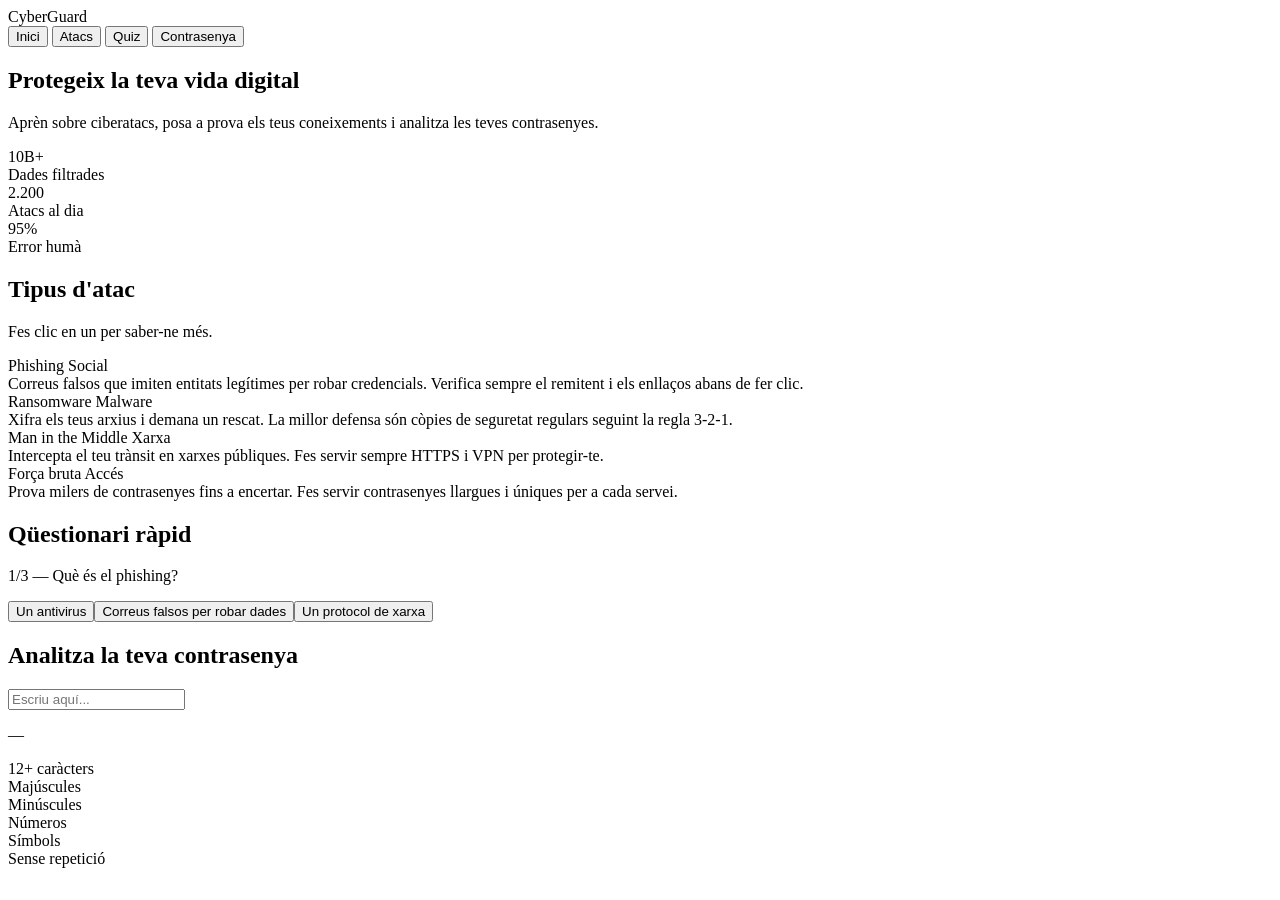
==== index.html @ 454eae1d "Add files via upload" ====
<!DOCTYPE html>
<html lang="ca">
<head>
  <meta charset="UTF-8"/>
  <meta name="viewport" content="width=device-width, initial-scale=1.0"/>
  <title>CyberGuard</title>
  <link rel="stylesheet" href="style.css"/>
</head>
<body>

<div class="wrap">
  <div class="topbar">
    <span class="logo">Cyber<span>Guard</span></span>
    <nav class="nav">
      <button class="nb on" onclick="go('inicio', this)">Inici</button>
      <button class="nb" onclick="go('ataques', this)">Atacs</button>
      <button class="nb" onclick="go('quiz', this)">Quiz</button>
      <button class="nb" onclick="go('pass', this)">Contrasenya</button>
    </nav>
  </div>

  <!-- INICIO -->
  <div id="inicio" class="pg on">
    <h2>Protegeix la teva vida digital</h2>
    <p>Aprèn sobre ciberatacs, posa a prova els teus coneixements i analitza les teves contrasenyes.</p>
    <div class="stats">
      <div class="card stat">
        <div class="stat-num">10B+</div>
        <div class="stat-lbl">Dades filtrades</div>
      </div>
      <div class="card stat">
        <div class="stat-num">2.200</div>
        <div class="stat-lbl">Atacs al dia</div>
      </div>
      <div class="card stat">
        <div class="stat-num">95%</div>
        <div class="stat-lbl">Error humà</div>
      </div>
    </div>
  </div>

  <!-- ATAQUES -->
  <div id="ataques" class="pg">
    <h2>Tipus d'atac</h2>
    <p>Fes clic en un per saber-ne més.</p>
    <div id="atk-list" class="atk-list"></div>
  </div>

  <!-- QUIZ -->
  <div id="quiz" class="pg">
    <h2>Qüestionari ràpid</h2>
    <div id="qbox"></div>
  </div>

  <!-- CONTRASEÑA -->
  <div id="pass" class="pg">
    <h2>Analitza la teva contrasenya</h2>
    <input type="password" id="pw-input" placeholder="Escriu aquí..." autocomplete="off" oninput="testPw(this.value)"/>
    <div class="pw-bar"><div id="pbar"></div></div>
    <p id="plbl" class="pw-label">—</p>
    <div id="pcrit" class="criteria"></div>
  </div>
</div>

<script src="app.js"></script>
</body>
</html>
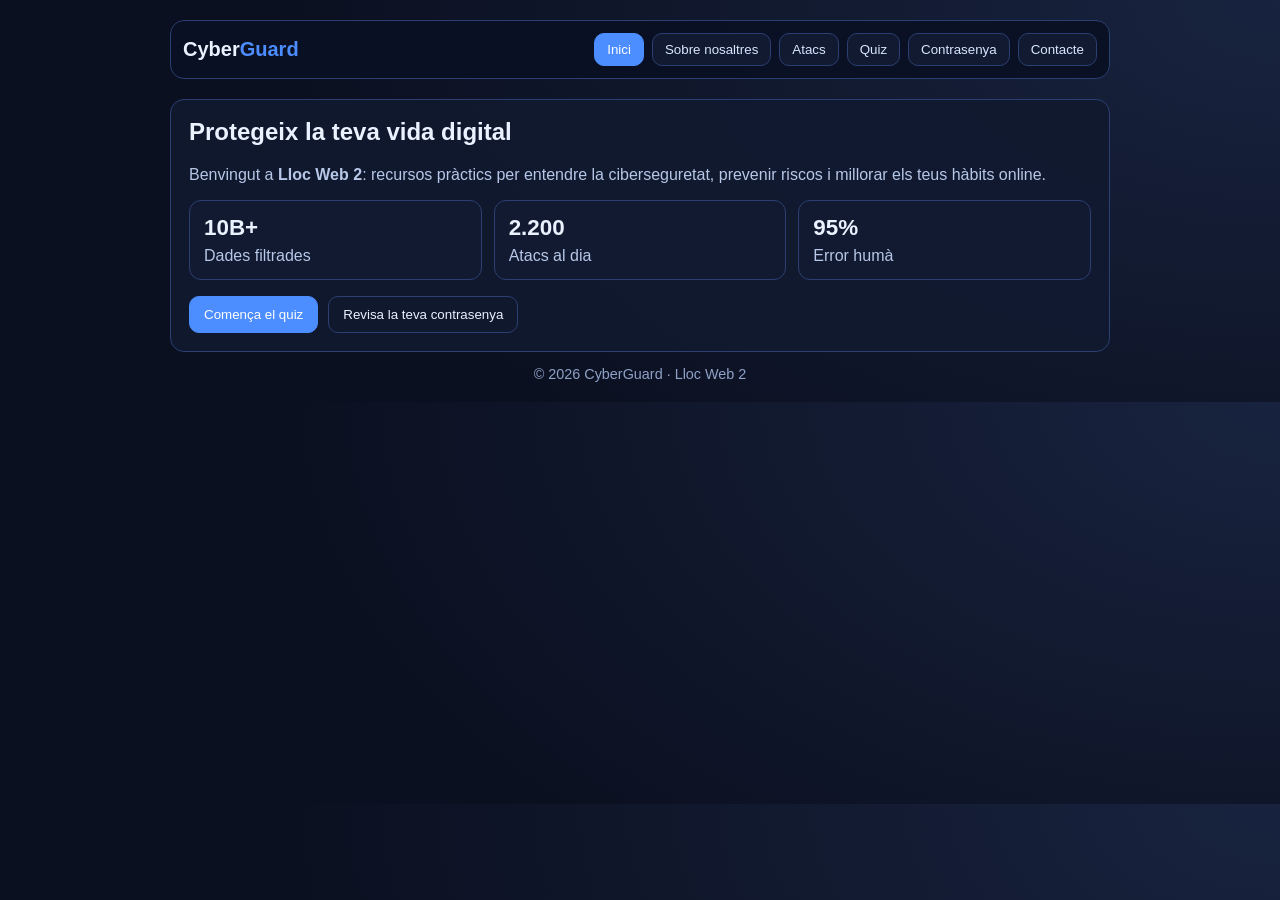
==== commit 6b3c2b02: "Implement de styles millorat, html i apps Implement d'un nou styles amb varies funcions mes. Tot afe" ====
--- a/index.html
+++ b/index.html
@@ -1,67 +1,106 @@
 <!DOCTYPE html>
 <html lang="ca">
 <head>
-  <meta charset="UTF-8"/>
-  <meta name="viewport" content="width=device-width, initial-scale=1.0"/>
-  <title>CyberGuard</title>
-  <link rel="stylesheet" href="style.css"/>
+  <meta charset="UTF-8" />
+  <meta name="viewport" content="width=device-width, initial-scale=1.0" />
+  <title>CyberGuard · Lloc Web 2</title>
+  <link rel="stylesheet" href="style.css" />
 </head>
 <body>
+  <div class="wrap">
+    <header class="topbar">
+      <span class="logo">Cyber<span>Guard</span></span>
+      <nav class="nav">
+        <button class="nb on" onclick="go('inicio', this)">Inici</button>
+        <button class="nb" onclick="go('about', this)">Sobre nosaltres</button>
+        <button class="nb" onclick="go('ataques', this)">Atacs</button>
+        <button class="nb" onclick="go('quiz', this)">Quiz</button>
+        <button class="nb" onclick="go('pass', this)">Contrasenya</button>
+        <button class="nb" onclick="go('contacte', this)">Contacte</button>
+      </nav>
+    </header>
 
-<div class="wrap">
-  <div class="topbar">
-    <span class="logo">Cyber<span>Guard</span></span>
-    <nav class="nav">
-      <button class="nb on" onclick="go('inicio', this)">Inici</button>
-      <button class="nb" onclick="go('ataques', this)">Atacs</button>
-      <button class="nb" onclick="go('quiz', this)">Quiz</button>
-      <button class="nb" onclick="go('pass', this)">Contrasenya</button>
-    </nav>
+    <section id="inicio" class="pg on">
+      <h1>Protegeix la teva vida digital</h1>
+      <p class="lead">
+        Benvingut a <strong>Lloc Web 2</strong>: recursos pràctics per entendre la ciberseguretat,
+        prevenir riscos i millorar els teus hàbits online.
+      </p>
+
+      <div class="stats">
+        <div class="card stat">
+          <div class="stat-num">10B+</div>
+          <div class="stat-lbl">Dades filtrades</div>
+        </div>
+        <div class="card stat">
+          <div class="stat-num">2.200</div>
+          <div class="stat-lbl">Atacs al dia</div>
+        </div>
+        <div class="card stat">
+          <div class="stat-num">95%</div>
+          <div class="stat-lbl">Error humà</div>
+        </div>
+      </div>
+
+      <div class="cta-row">
+        <button class="primary" onclick="jumpTo('quiz')">Comença el quiz</button>
+        <button class="ghost" onclick="jumpTo('pass')">Revisa la teva contrasenya</button>
+      </div>
+    </section>
+
+    <section id="about" class="pg">
+      <h2>Sobre nosaltres</h2>
+      <p>
+        Aquest projecte està pensat per ajudar estudiants i usuaris a entendre de forma clara
+        els principals riscos de seguretat digital. L’objectiu és oferir una web senzilla, útil
+        i amb exemples pràctics.
+      </p>
+      <ul class="list">
+        <li>Conceptes clau de ciberseguretat.</li>
+        <li>Tipus d’atacs més habituals.</li>
+        <li>Bones pràctiques per protegir comptes i dispositius.</li>
+      </ul>
+    </section>
+
+    <section id="ataques" class="pg">
+      <h2>Tipus d'atac</h2>
+      <p>Fes clic en una targeta per desplegar informació.</p>
+      <div id="atk-list" class="atk-list"></div>
+    </section>
+
+    <section id="quiz" class="pg">
+      <h2>Qüestionari ràpid</h2>
+      <div id="qbox"></div>
+    </section>
+
+    <section id="pass" class="pg">
+      <h2>Analitza la teva contrasenya</h2>
+      <input
+        type="password"
+        id="pw-input"
+        placeholder="Escriu aquí..."
+        autocomplete="off"
+        oninput="testPw(this.value)"
+      />
+      <div class="pw-bar"><div id="pbar"></div></div>
+      <p id="plbl" class="pw-label">—</p>
+      <div id="pcrit" class="criteria"></div>
+    </section>
+
+    <section id="contacte" class="pg">
+      <h2>Contacte i subscripció</h2>
+      <p>Vols rebre novetats sobre ciberseguretat? Subscriu-te.</p>
+      <form id="sub-form" class="sub-form" onsubmit="subscribe(event)">
+        <label for="mail">Correu electrònic</label>
+        <input id="mail" type="email" placeholder="nom@exemple.com" required />
+        <button class="primary" type="submit">Subscriu-me</button>
+      </form>
+      <p id="sub-msg" class="sub-msg"></p>
+    </section>
+
+    <footer class="foot">© 2026 CyberGuard · Lloc Web 2</footer>
   </div>
 
-  <!-- INICIO -->
-  <div id="inicio" class="pg on">
-    <h2>Protegeix la teva vida digital</h2>
-    <p>Aprèn sobre ciberatacs, posa a prova els teus coneixements i analitza les teves contrasenyes.</p>
-    <div class="stats">
-      <div class="card stat">
-        <div class="stat-num">10B+</div>
-        <div class="stat-lbl">Dades filtrades</div>
-      </div>
-      <div class="card stat">
-        <div class="stat-num">2.200</div>
-        <div class="stat-lbl">Atacs al dia</div>
-      </div>
-      <div class="card stat">
-        <div class="stat-num">95%</div>
-        <div class="stat-lbl">Error humà</div>
-      </div>
-    </div>
-  </div>
-
-  <!-- ATAQUES -->
-  <div id="ataques" class="pg">
-    <h2>Tipus d'atac</h2>
-    <p>Fes clic en un per saber-ne més.</p>
-    <div id="atk-list" class="atk-list"></div>
-  </div>
-
-  <!-- QUIZ -->
-  <div id="quiz" class="pg">
-    <h2>Qüestionari ràpid</h2>
-    <div id="qbox"></div>
-  </div>
-
-  <!-- CONTRASEÑA -->
-  <div id="pass" class="pg">
-    <h2>Analitza la teva contrasenya</h2>
-    <input type="password" id="pw-input" placeholder="Escriu aquí..." autocomplete="off" oninput="testPw(this.value)"/>
-    <div class="pw-bar"><div id="pbar"></div></div>
-    <p id="plbl" class="pw-label">—</p>
-    <div id="pcrit" class="criteria"></div>
-  </div>
-</div>
-
-<script src="app.js"></script>
+  <script src="app.js"></script>
 </body>
 </html>
--- a/style.css
+++ b/style.css
@@ -0,0 +1,320 @@
+* {
+  box-sizing: border-box;
+}
+
+:root {
+  --bg: #0b1020;
+  --surface: #121a31;
+  --surface-2: #1a2644;
+  --line: #2b3f72;
+  --text: #eaf1ff;
+  --muted: #b7c7e7;
+  --brand: #4c8dff;
+  --ok: #4caf50;
+  --warn: #ff9800;
+  --bad: #f44336;
+}
+
+body {
+  margin: 0;
+  font-family: Arial, sans-serif;
+  background: radial-gradient(1000px 600px at top right, #18233f, var(--bg));
+  color: var(--text);
+}
+
+.wrap {
+  max-width: 980px;
+  margin: 0 auto;
+  padding: 20px;
+}
+
+.topbar {
+  position: sticky;
+  top: 12px;
+  z-index: 10;
+  margin-bottom: 20px;
+  padding: 12px;
+  border: 1px solid var(--line);
+  border-radius: 14px;
+  background: rgba(10, 17, 36, 0.92);
+  backdrop-filter: blur(8px);
+  display: flex;
+  gap: 12px;
+  align-items: center;
+  justify-content: space-between;
+}
+
+.logo {
+  font-size: 1.25rem;
+  font-weight: 700;
+}
+
+.logo span {
+  color: var(--brand);
+}
+
+.nav {
+  display: flex;
+  flex-wrap: wrap;
+  gap: 8px;
+}
+
+.nb {
+  border: 1px solid var(--line);
+  background: var(--surface);
+  color: #d7e6ff;
+  padding: 8px 12px;
+  border-radius: 10px;
+  cursor: pointer;
+}
+
+.nb:hover {
+  border-color: #4f69a7;
+}
+
+.nb.on {
+  background: var(--brand);
+  border-color: var(--brand);
+  color: #fff;
+}
+
+.pg {
+  display: none;
+  border: 1px solid var(--line);
+  border-radius: 14px;
+  background: rgba(17, 25, 47, 0.92);
+  padding: 18px;
+}
+
+.pg.on {
+  display: block;
+}
+
+h1,
+h2 {
+  margin-top: 0;
+}
+
+.lead {
+  color: var(--muted);
+}
+
+.stats {
+  margin-top: 14px;
+  display: grid;
+  grid-template-columns: repeat(3, minmax(0, 1fr));
+  gap: 12px;
+}
+
+.card {
+  background: var(--surface);
+  border: 1px solid var(--line);
+  border-radius: 12px;
+  padding: 14px;
+}
+
+.stat-num {
+  font-size: 1.4rem;
+  font-weight: 700;
+}
+
+.stat-lbl {
+  color: var(--muted);
+  margin-top: 6px;
+}
+
+.cta-row {
+  margin-top: 16px;
+  display: flex;
+  gap: 10px;
+  flex-wrap: wrap;
+}
+
+button.primary,
+button.ghost {
+  border-radius: 10px;
+  padding: 10px 14px;
+  cursor: pointer;
+}
+
+button.primary {
+  border: 1px solid var(--brand);
+  background: var(--brand);
+  color: #fff;
+}
+
+button.ghost {
+  border: 1px solid var(--line);
+  background: transparent;
+  color: var(--text);
+}
+
+.list li {
+  margin-bottom: 8px;
+}
+
+.atk-list {
+  display: grid;
+  gap: 10px;
+  margin-top: 12px;
+}
+
+.atk-card {
+  border: 1px solid var(--line);
+  background: var(--surface);
+  border-radius: 12px;
+  padding: 12px;
+  cursor: pointer;
+}
+
+.atk-header {
+  display: flex;
+  justify-content: space-between;
+  align-items: center;
+}
+
+.atk-name {
+  font-weight: 700;
+}
+
+.tag {
+  font-size: 0.85rem;
+  border: 1px solid #4f69a7;
+  border-radius: 999px;
+  padding: 3px 8px;
+  color: #c9dbff;
+}
+
+.atk-desc {
+  max-height: 0;
+  overflow: hidden;
+  color: var(--muted);
+  transition: max-height 0.25s ease;
+}
+
+.atk-card.open .atk-desc {
+  max-height: 220px;
+  margin-top: 10px;
+}
+
+#qbox {
+  margin-top: 10px;
+}
+
+.quiz-question {
+  margin-bottom: 12px;
+}
+
+.quiz-opts {
+  display: grid;
+  gap: 8px;
+}
+
+.quiz-opt {
+  text-align: left;
+  background: var(--surface);
+  border: 1px solid var(--line);
+  color: var(--text);
+  padding: 10px;
+  border-radius: 10px;
+  cursor: pointer;
+}
+
+.quiz-opt.correct {
+  border-color: var(--ok);
+  background: #12311a;
+}
+
+.quiz-opt.wrong {
+  border-color: var(--bad);
+  background: #3a1414;
+}
+
+.quiz-score {
+  font-size: 1.2rem;
+  font-weight: 700;
+}
+
+#pw-input,
+#mail {
+  width: 100%;
+  max-width: 420px;
+  background: #0f1630;
+  color: var(--text);
+  border: 1px solid var(--line);
+  border-radius: 10px;
+  padding: 10px 12px;
+}
+
+.pw-bar {
+  margin-top: 10px;
+  width: 100%;
+  max-width: 420px;
+  height: 10px;
+  border-radius: 999px;
+  background: #0d1428;
+  border: 1px solid #21325f;
+  overflow: hidden;
+}
+
+#pbar {
+  height: 100%;
+  width: 0;
+  background: var(--bad);
+  transition: width 0.2s ease;
+}
+
+.pw-label {
+  color: var(--muted);
+}
+
+.criteria {
+  display: grid;
+  gap: 8px;
+  max-width: 420px;
+}
+
+.crit {
+  display: flex;
+  align-items: center;
+  gap: 8px;
+}
+
+.crit-dot {
+  width: 10px;
+  height: 10px;
+  border-radius: 50%;
+  background: #5f6780;
+}
+
+.crit-dot.ok {
+  background: var(--ok);
+}
+
+.sub-form {
+  display: grid;
+  gap: 8px;
+  max-width: 420px;
+}
+
+.sub-msg {
+  min-height: 22px;
+  color: var(--muted);
+}
+
+.foot {
+  text-align: center;
+  color: #8ea1c6;
+  margin-top: 14px;
+  font-size: 0.9rem;
+}
+
+@media (max-width: 760px) {
+  .stats {
+    grid-template-columns: 1fr;
+  }
+
+  .topbar {
+    position: static;
+  }
+}
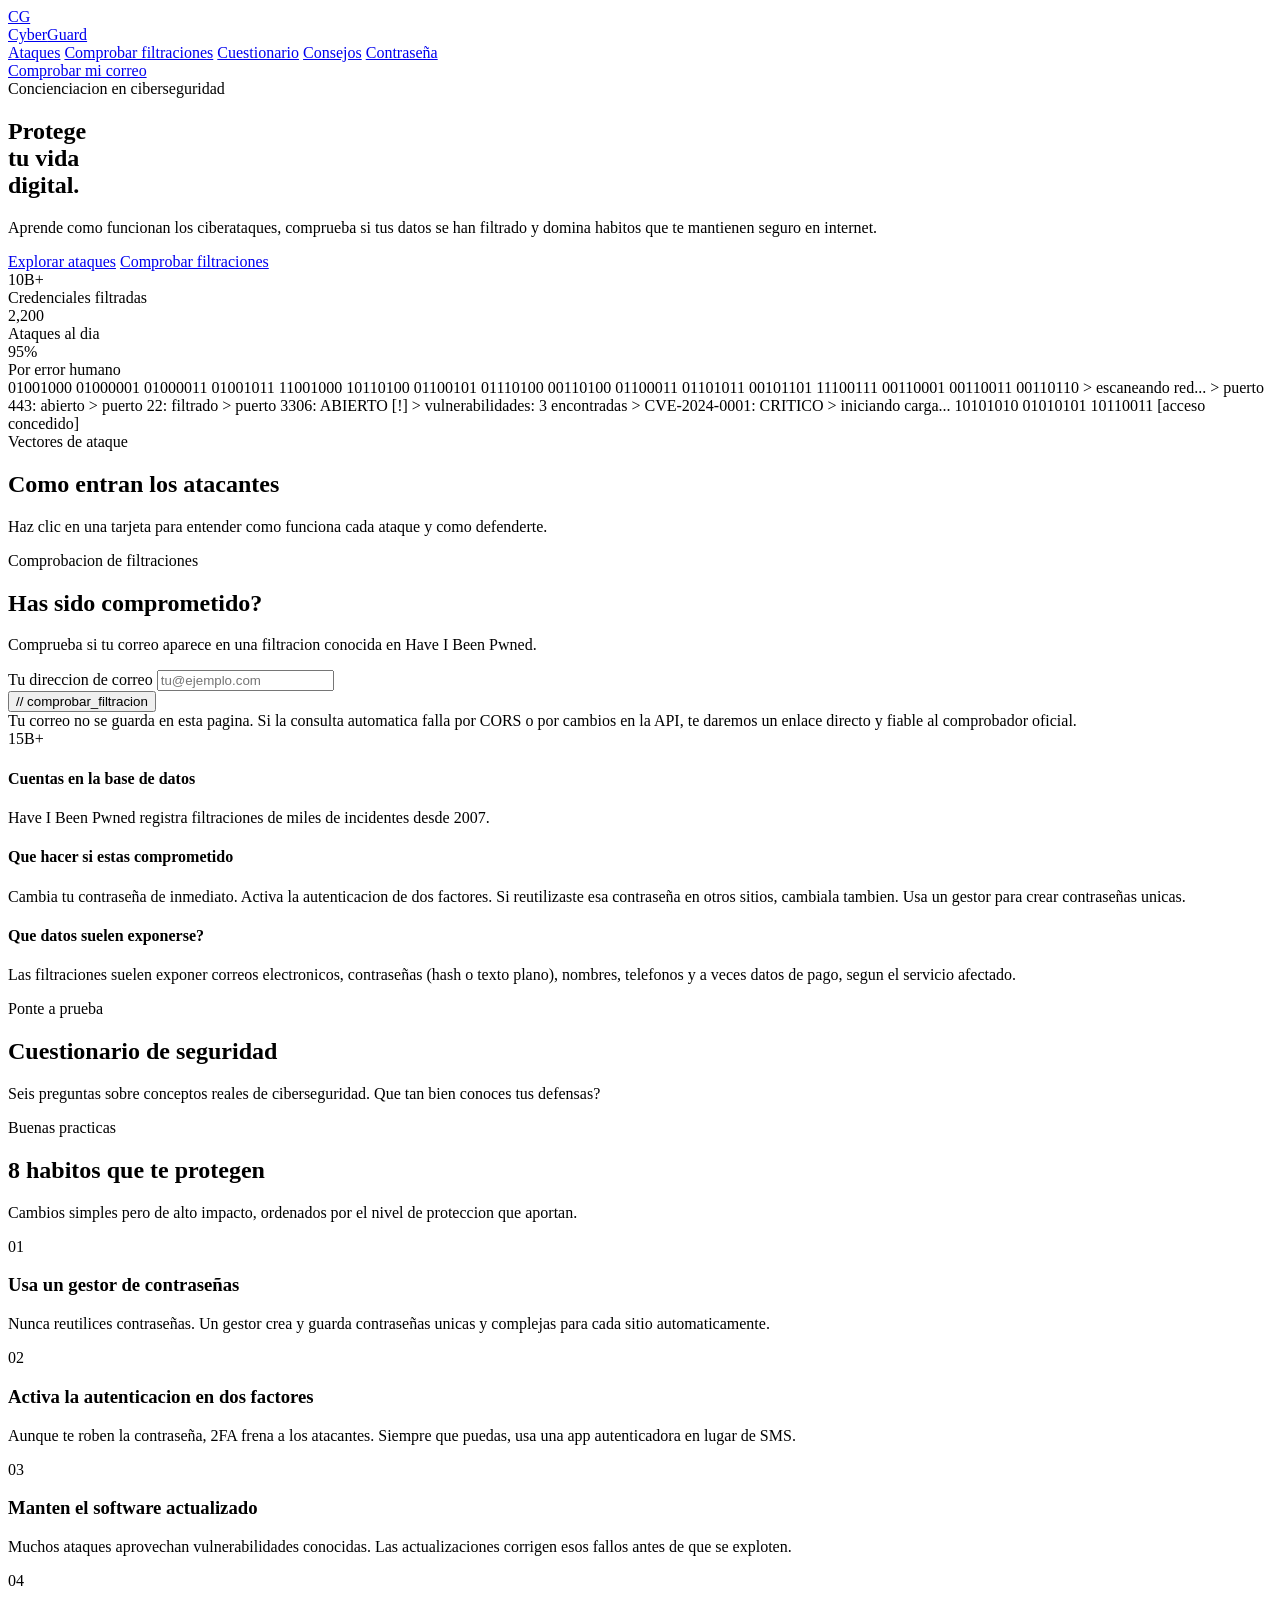
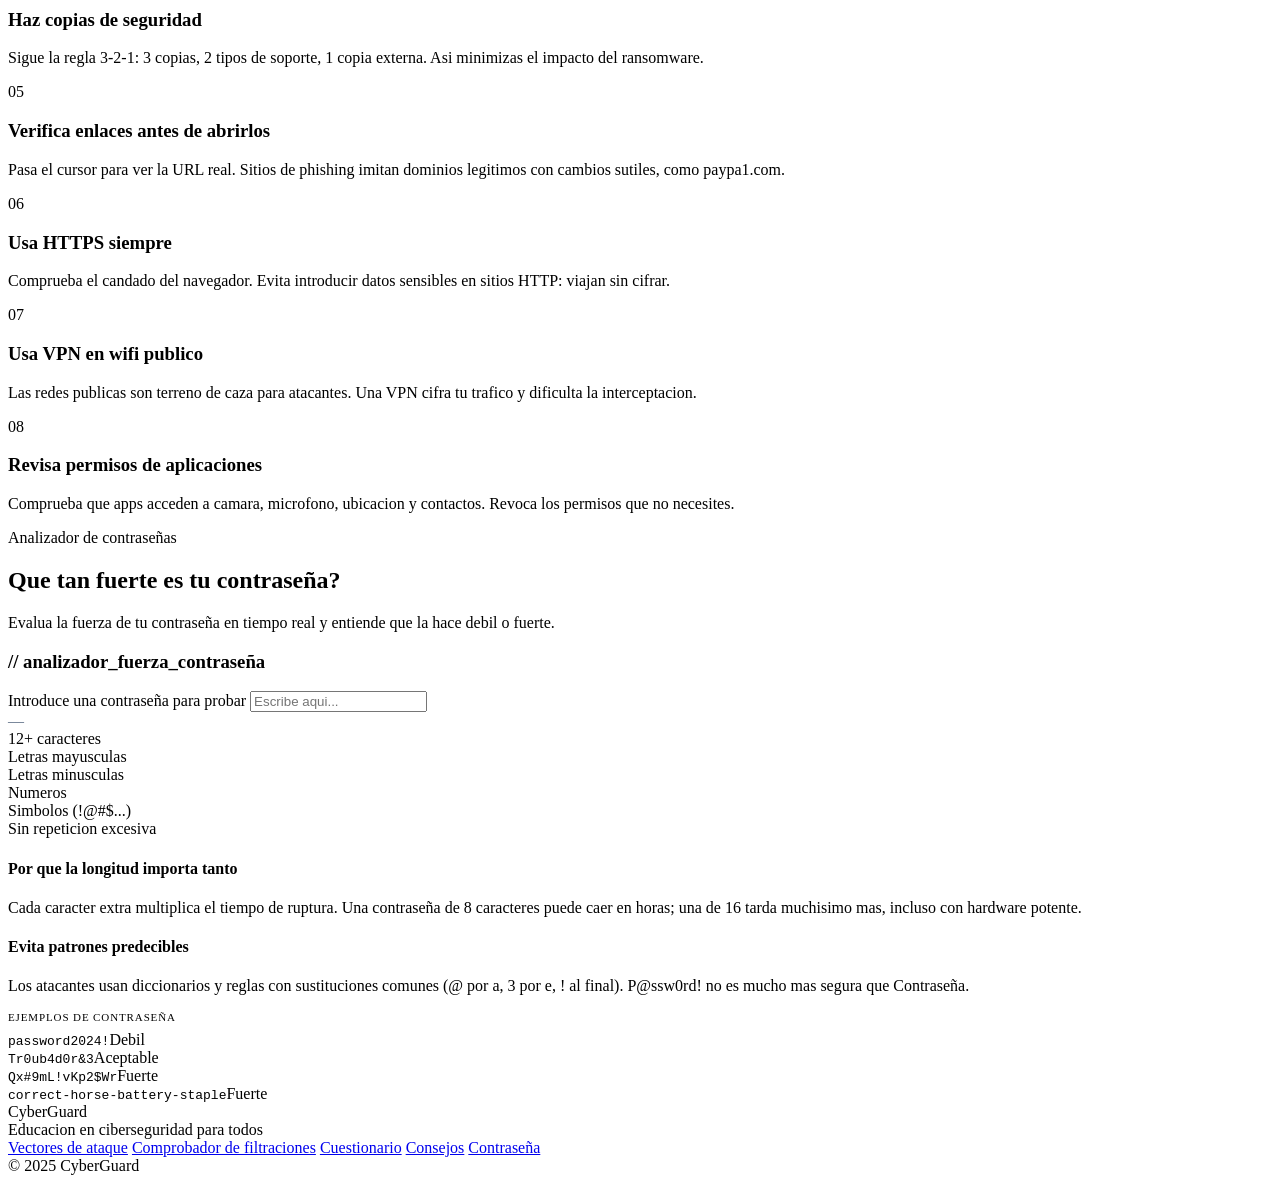
==== commit c3bc6dbd: "Update index.html" ====
--- a/index.html
+++ b/index.html
@@ -1,106 +1,284 @@
 <!DOCTYPE html>
-<html lang="ca">
+<html lang="es">
 <head>
-  <meta charset="UTF-8" />
-  <meta name="viewport" content="width=device-width, initial-scale=1.0" />
-  <title>CyberGuard · Lloc Web 2</title>
-  <link rel="stylesheet" href="style.css" />
+<meta charset="UTF-8" />
+<meta name="viewport" content="width=device-width, initial-scale=1.0" />
+<title>CyberGuard — Aprende Ciberseguridad</title>
+<link rel="preconnect" href="https://fonts.googleapis.com">
+<link rel="preconnect" href="https://fonts.gstatic.com" crossorigin>
+<link href="https://fonts.googleapis.com/css2?family=Space+Mono:ital,wght@0,400;0,700;1,400&family=Syne:wght@400;500;600;700;800&display=swap" rel="stylesheet">
+<link rel="stylesheet" href="styles.css" />
 </head>
 <body>
-  <div class="wrap">
-    <header class="topbar">
-      <span class="logo">Cyber<span>Guard</span></span>
-      <nav class="nav">
-        <button class="nb on" onclick="go('inicio', this)">Inici</button>
-        <button class="nb" onclick="go('about', this)">Sobre nosaltres</button>
-        <button class="nb" onclick="go('ataques', this)">Atacs</button>
-        <button class="nb" onclick="go('quiz', this)">Quiz</button>
-        <button class="nb" onclick="go('pass', this)">Contrasenya</button>
-        <button class="nb" onclick="go('contacte', this)">Contacte</button>
-      </nav>
-    </header>
-
-    <section id="inicio" class="pg on">
-      <h1>Protegeix la teva vida digital</h1>
-      <p class="lead">
-        Benvingut a <strong>Lloc Web 2</strong>: recursos pràctics per entendre la ciberseguretat,
-        prevenir riscos i millorar els teus hàbits online.
-      </p>
-
-      <div class="stats">
-        <div class="card stat">
-          <div class="stat-num">10B+</div>
-          <div class="stat-lbl">Dades filtrades</div>
-        </div>
-        <div class="card stat">
-          <div class="stat-num">2.200</div>
-          <div class="stat-lbl">Atacs al dia</div>
-        </div>
-        <div class="card stat">
-          <div class="stat-num">95%</div>
-          <div class="stat-lbl">Error humà</div>
-        </div>
-      </div>
-
-      <div class="cta-row">
-        <button class="primary" onclick="jumpTo('quiz')">Comença el quiz</button>
-        <button class="ghost" onclick="jumpTo('pass')">Revisa la teva contrasenya</button>
-      </div>
-    </section>
-
-    <section id="about" class="pg">
-      <h2>Sobre nosaltres</h2>
-      <p>
-        Aquest projecte està pensat per ajudar estudiants i usuaris a entendre de forma clara
-        els principals riscos de seguretat digital. L’objectiu és oferir una web senzilla, útil
-        i amb exemples pràctics.
-      </p>
-      <ul class="list">
-        <li>Conceptes clau de ciberseguretat.</li>
-        <li>Tipus d’atacs més habituals.</li>
-        <li>Bones pràctiques per protegir comptes i dispositius.</li>
-      </ul>
-    </section>
-
-    <section id="ataques" class="pg">
-      <h2>Tipus d'atac</h2>
-      <p>Fes clic en una targeta per desplegar informació.</p>
-      <div id="atk-list" class="atk-list"></div>
-    </section>
-
-    <section id="quiz" class="pg">
-      <h2>Qüestionari ràpid</h2>
-      <div id="qbox"></div>
-    </section>
-
-    <section id="pass" class="pg">
-      <h2>Analitza la teva contrasenya</h2>
-      <input
-        type="password"
-        id="pw-input"
-        placeholder="Escriu aquí..."
-        autocomplete="off"
-        oninput="testPw(this.value)"
-      />
-      <div class="pw-bar"><div id="pbar"></div></div>
-      <p id="plbl" class="pw-label">—</p>
-      <div id="pcrit" class="criteria"></div>
-    </section>
-
-    <section id="contacte" class="pg">
-      <h2>Contacte i subscripció</h2>
-      <p>Vols rebre novetats sobre ciberseguretat? Subscriu-te.</p>
-      <form id="sub-form" class="sub-form" onsubmit="subscribe(event)">
-        <label for="mail">Correu electrònic</label>
-        <input id="mail" type="email" placeholder="nom@exemple.com" required />
-        <button class="primary" type="submit">Subscriu-me</button>
-      </form>
-      <p id="sub-msg" class="sub-msg"></p>
-    </section>
-
-    <footer class="foot">© 2026 CyberGuard · Lloc Web 2</footer>
+
+<div class="grid-bg"></div>
+
+<!-- CABECERA -->
+<header>
+  <div class="nav-inner">
+    <a href="#" class="logo">
+      <div class="logo-icon">CG</div>
+      Cyber<span>Guard</span>
+    </a>
+    <nav class="nav-links">
+      <a class="nav-link active" href="#attacks" onclick="setActive(this)">Ataques</a>
+      <a class="nav-link" href="#pwned" onclick="setActive(this)">Comprobar filtraciones</a>
+      <a class="nav-link" href="#quiz" onclick="setActive(this)">Cuestionario</a>
+      <a class="nav-link" href="#tips" onclick="setActive(this)">Consejos</a>
+      <a class="nav-link" href="#password" onclick="setActive(this)">Contraseña</a>
+    </nav>
+    <a class="nav-cta" href="#pwned">Comprobar mi correo</a>
   </div>
-
-  <script src="app.js"></script>
+</header>
+
+<main>
+
+  <!-- PORTADA -->
+  <section class="hero">
+    <div class="container">
+      <div class="hero-content">
+        <div class="hero-badge"><div class="pulse"></div> Concienciacion en ciberseguridad</div>
+        <h1>
+          Protege<br>
+          <span class="accent">tu vida</span><br>
+          <span class="dim">digital.</span>
+        </h1>
+        <p class="hero-desc">
+          Aprende como funcionan los ciberataques, comprueba si tus datos se han filtrado
+          y domina habitos que te mantienen seguro en internet.
+        </p>
+        <div class="hero-actions">
+          <a class="btn-primary" href="#attacks">Explorar ataques</a>
+          <a class="btn-secondary" href="#pwned">Comprobar filtraciones</a>
+        </div>
+        <div class="hero-stats">
+          <div class="stat-item">
+            <div class="stat-num">10B+</div>
+            <div class="stat-lbl">Credenciales filtradas</div>
+          </div>
+          <div class="stat-item">
+            <div class="stat-num">2,200</div>
+            <div class="stat-lbl">Ataques al dia</div>
+          </div>
+          <div class="stat-item">
+            <div class="stat-num">95%</div>
+            <div class="stat-lbl">Por error humano</div>
+          </div>
+        </div>
+      </div>
+    </div>
+    <div class="hero-visual">01001000 01000001 01000011 01001011
+11001000 10110100 01100101 01110100
+00110100 01100011 01101011 00101101
+11100111 00110001 00110011 00110110
+&gt; escaneando red...
+&gt; puerto 443: abierto
+&gt; puerto 22: filtrado
+&gt; puerto 3306: ABIERTO [!]
+&gt; vulnerabilidades: 3 encontradas
+&gt; CVE-2024-0001: CRITICO
+&gt; iniciando carga...
+10101010 01010101 10110011
+[acceso concedido]</div>
+  </section>
+
+  <!-- VECTORES DE ATAQUE -->
+  <section id="attacks">
+    <div class="container">
+      <div class="section-label">Vectores de ataque</div>
+      <h2 class="section-title">Como entran los atacantes</h2>
+      <p class="section-sub">Haz clic en una tarjeta para entender como funciona cada ataque y como defenderte.</p>
+
+      <div class="attacks-grid" id="attacks-grid">
+        <!-- Tarjetas generadas por JS -->
+      </div>
+    </div>
+  </section>
+
+  <!-- COMPROBADOR DE FILTRACIONES -->
+  <section id="pwned">
+    <div class="container">
+      <div class="section-label">Comprobacion de filtraciones</div>
+      <h2 class="section-title">Has sido comprometido?</h2>
+      <p class="section-sub">Comprueba si tu correo aparece en una filtracion conocida en Have I Been Pwned.</p>
+
+      <div class="pwned-wrapper">
+        <div>
+          <div class="pwned-form-box">
+            <div class="input-group">
+              <label>Tu direccion de correo</label>
+              <input class="cyber-input" type="email" id="pwned-email" placeholder="tu@ejemplo.com" />
+            </div>
+            <button class="cyber-btn" id="check-btn" onclick="checkPwned()">// comprobar_filtracion</button>
+            <div class="pwned-result" id="pwned-result"></div>
+            <div class="privacy-note">
+              Tu correo no se guarda en esta pagina. Si la consulta automatica falla por CORS o por cambios en la API, te daremos un enlace directo y fiable al comprobador oficial.
+            </div>
+          </div>
+        </div>
+        <div class="pwned-info">
+          <div class="info-card">
+            <div class="info-num">15B+</div>
+            <h4>Cuentas en la base de datos</h4>
+            <p>Have I Been Pwned registra filtraciones de miles de incidentes desde 2007.</p>
+          </div>
+          <div class="info-card">
+            <h4>Que hacer si estas comprometido</h4>
+            <p>Cambia tu contraseña de inmediato. Activa la autenticacion de dos factores. Si reutilizaste esa contraseña en otros sitios, cambiala tambien. Usa un gestor para crear contraseñas unicas.</p>
+          </div>
+          <div class="info-card">
+            <h4>Que datos suelen exponerse?</h4>
+            <p>Las filtraciones suelen exponer correos electronicos, contraseñas (hash o texto plano), nombres, telefonos y a veces datos de pago, segun el servicio afectado.</p>
+          </div>
+        </div>
+      </div>
+    </div>
+  </section>
+
+  <!-- CUESTIONARIO -->
+  <section id="quiz">
+    <div class="container">
+      <div class="section-label">Ponte a prueba</div>
+      <h2 class="section-title">Cuestionario de seguridad</h2>
+      <p class="section-sub">Seis preguntas sobre conceptos reales de ciberseguridad. Que tan bien conoces tus defensas?</p>
+
+      <div class="quiz-wrapper">
+        <div class="quiz-box" id="quiz-box">
+          <!-- Contenido generado por JS -->
+        </div>
+      </div>
+    </div>
+  </section>
+
+  <!-- CONSEJOS -->
+  <section id="tips">
+    <div class="container">
+      <div class="section-label">Buenas practicas</div>
+      <h2 class="section-title">8 habitos que te protegen</h2>
+      <p class="section-sub">Cambios simples pero de alto impacto, ordenados por el nivel de proteccion que aportan.</p>
+
+      <div class="tips-grid">
+        <div class="tip-card">
+          <div class="tip-number">01</div>
+          <h3>Usa un gestor de contraseñas</h3>
+          <p>Nunca reutilices contraseñas. Un gestor crea y guarda contraseñas unicas y complejas para cada sitio automaticamente.</p>
+          <div class="tip-bar"><div class="tip-bar-fill" style="width:95%;background:#3b6d11;"></div></div>
+        </div>
+        <div class="tip-card">
+          <div class="tip-number">02</div>
+          <h3>Activa la autenticacion en dos factores</h3>
+          <p>Aunque te roben la contraseña, 2FA frena a los atacantes. Siempre que puedas, usa una app autenticadora en lugar de SMS.</p>
+          <div class="tip-bar"><div class="tip-bar-fill" style="width:92%;background:#3b6d11;"></div></div>
+        </div>
+        <div class="tip-card">
+          <div class="tip-number">03</div>
+          <h3>Manten el software actualizado</h3>
+          <p>Muchos ataques aprovechan vulnerabilidades conocidas. Las actualizaciones corrigen esos fallos antes de que se exploten.</p>
+          <div class="tip-bar"><div class="tip-bar-fill" style="width:88%;background:#639922;"></div></div>
+        </div>
+        <div class="tip-card">
+          <div class="tip-number">04</div>
+          <h3>Haz copias de seguridad</h3>
+          <p>Sigue la regla 3-2-1: 3 copias, 2 tipos de soporte, 1 copia externa. Asi minimizas el impacto del ransomware.</p>
+          <div class="tip-bar"><div class="tip-bar-fill" style="width:85%;background:#639922;"></div></div>
+        </div>
+        <div class="tip-card">
+          <div class="tip-number">05</div>
+          <h3>Verifica enlaces antes de abrirlos</h3>
+          <p>Pasa el cursor para ver la URL real. Sitios de phishing imitan dominios legitimos con cambios sutiles, como paypa1.com.</p>
+          <div class="tip-bar"><div class="tip-bar-fill" style="width:80%;background:#ba7517;"></div></div>
+        </div>
+        <div class="tip-card">
+          <div class="tip-number">06</div>
+          <h3>Usa HTTPS siempre</h3>
+          <p>Comprueba el candado del navegador. Evita introducir datos sensibles en sitios HTTP: viajan sin cifrar.</p>
+          <div class="tip-bar"><div class="tip-bar-fill" style="width:75%;background:#ba7517;"></div></div>
+        </div>
+        <div class="tip-card">
+          <div class="tip-number">07</div>
+          <h3>Usa VPN en wifi publico</h3>
+          <p>Las redes publicas son terreno de caza para atacantes. Una VPN cifra tu trafico y dificulta la interceptacion.</p>
+          <div class="tip-bar"><div class="tip-bar-fill" style="width:70%;background:#ba7517;"></div></div>
+        </div>
+        <div class="tip-card">
+          <div class="tip-number">08</div>
+          <h3>Revisa permisos de aplicaciones</h3>
+          <p>Comprueba que apps acceden a camara, microfono, ubicacion y contactos. Revoca los permisos que no necesites.</p>
+          <div class="tip-bar"><div class="tip-bar-fill" style="width:65%;background:#854f0b;"></div></div>
+        </div>
+      </div>
+    </div>
+  </section>
+
+  <!-- COMPROBADOR DE CONTRASEÑA -->
+  <section id="password">
+    <div class="container">
+      <div class="section-label">Analizador de contraseñas</div>
+      <h2 class="section-title">Que tan fuerte es tu contraseña?</h2>
+      <p class="section-sub">Evalua la fuerza de tu contraseña en tiempo real y entiende que la hace debil o fuerte.</p>
+
+      <div class="pw-wrapper">
+        <div class="pw-tester">
+          <h3>// analizador_fuerza_contraseña</h3>
+          <div class="input-group">
+            <label>Introduce una contraseña para probar</label>
+            <input class="cyber-input" type="password" id="pw-input" placeholder="Escribe aqui..." oninput="testPassword(this.value)" autocomplete="off" />
+          </div>
+          <div class="pw-bar-bg"><div class="pw-bar-fill" id="pw-bar" style="width:0%;background:#e24b4a;"></div></div>
+          <div class="pw-meta">
+            <span class="pw-strength-lbl" id="pw-strength" style="color:#64748b;">—</span>
+            <span class="pw-entropy-lbl" id="pw-entropy"></span>
+          </div>
+          <div class="pw-criteria">
+            <div class="criterion" id="c-len"><div class="criterion-dot" id="d-len"></div>12+ caracteres</div>
+            <div class="criterion" id="c-upper"><div class="criterion-dot" id="d-upper"></div>Letras mayusculas</div>
+            <div class="criterion" id="c-lower"><div class="criterion-dot" id="d-lower"></div>Letras minusculas</div>
+            <div class="criterion" id="c-num"><div class="criterion-dot" id="d-num"></div>Numeros</div>
+            <div class="criterion" id="c-sym"><div class="criterion-dot" id="d-sym"></div>Simbolos (!@#$...)</div>
+            <div class="criterion" id="c-rep"><div class="criterion-dot" id="d-rep"></div>Sin repeticion excesiva</div>
+          </div>
+          <div class="pw-suggestions" id="pw-suggestions"></div>
+        </div>
+        <div class="pw-info">
+          <div class="pw-rule-card">
+            <h4>Por que la longitud importa tanto</h4>
+            <p>Cada caracter extra multiplica el tiempo de ruptura. Una contraseña de 8 caracteres puede caer en horas; una de 16 tarda muchisimo mas, incluso con hardware potente.</p>
+          </div>
+          <div class="pw-rule-card">
+            <h4>Evita patrones predecibles</h4>
+            <p>Los atacantes usan diccionarios y reglas con sustituciones comunes (@ por a, 3 por e, ! al final). P@ssw0rd! no es mucho mas segura que Contraseña.</p>
+          </div>
+          <div style="font-size:11px;color:var(--text-muted);margin-bottom:8px;text-transform:uppercase;letter-spacing:0.08em;">Ejemplos de contraseña</div>
+          <div class="pw-examples">
+            <div class="pw-example"><code>password2024!</code><span class="pw-ex-tag tag-bad">Debil</span></div>
+            <div class="pw-example"><code>Tr0ub4d0r&3</code><span class="pw-ex-tag tag-ok">Aceptable</span></div>
+            <div class="pw-example"><code>Qx#9mL!vKp2$Wr</code><span class="pw-ex-tag tag-good">Fuerte</span></div>
+            <div class="pw-example"><code>correct-horse-battery-staple</code><span class="pw-ex-tag tag-good">Fuerte</span></div>
+          </div>
+        </div>
+      </div>
+    </div>
+  </section>
+
+</main>
+
+<footer>
+  <div class="footer-inner">
+    <div class="footer-brand">
+      <div class="footer-logo">Cyber<span>Guard</span></div>
+      <div class="footer-sub">Educacion en ciberseguridad para todos</div>
+    </div>
+    <div class="footer-links">
+      <a class="footer-link" href="#attacks">Vectores de ataque</a>
+      <a class="footer-link" href="#pwned">Comprobador de filtraciones</a>
+      <a class="footer-link" href="#quiz">Cuestionario</a>
+      <a class="footer-link" href="#tips">Consejos</a>
+      <a class="footer-link" href="#password">Contraseña</a>
+    </div>
+    <div class="footer-copy">© 2025 CyberGuard</div>
+  </div>
+</footer>
+
+<script src="app.js"></script>
 </body>
-</html>+</html>
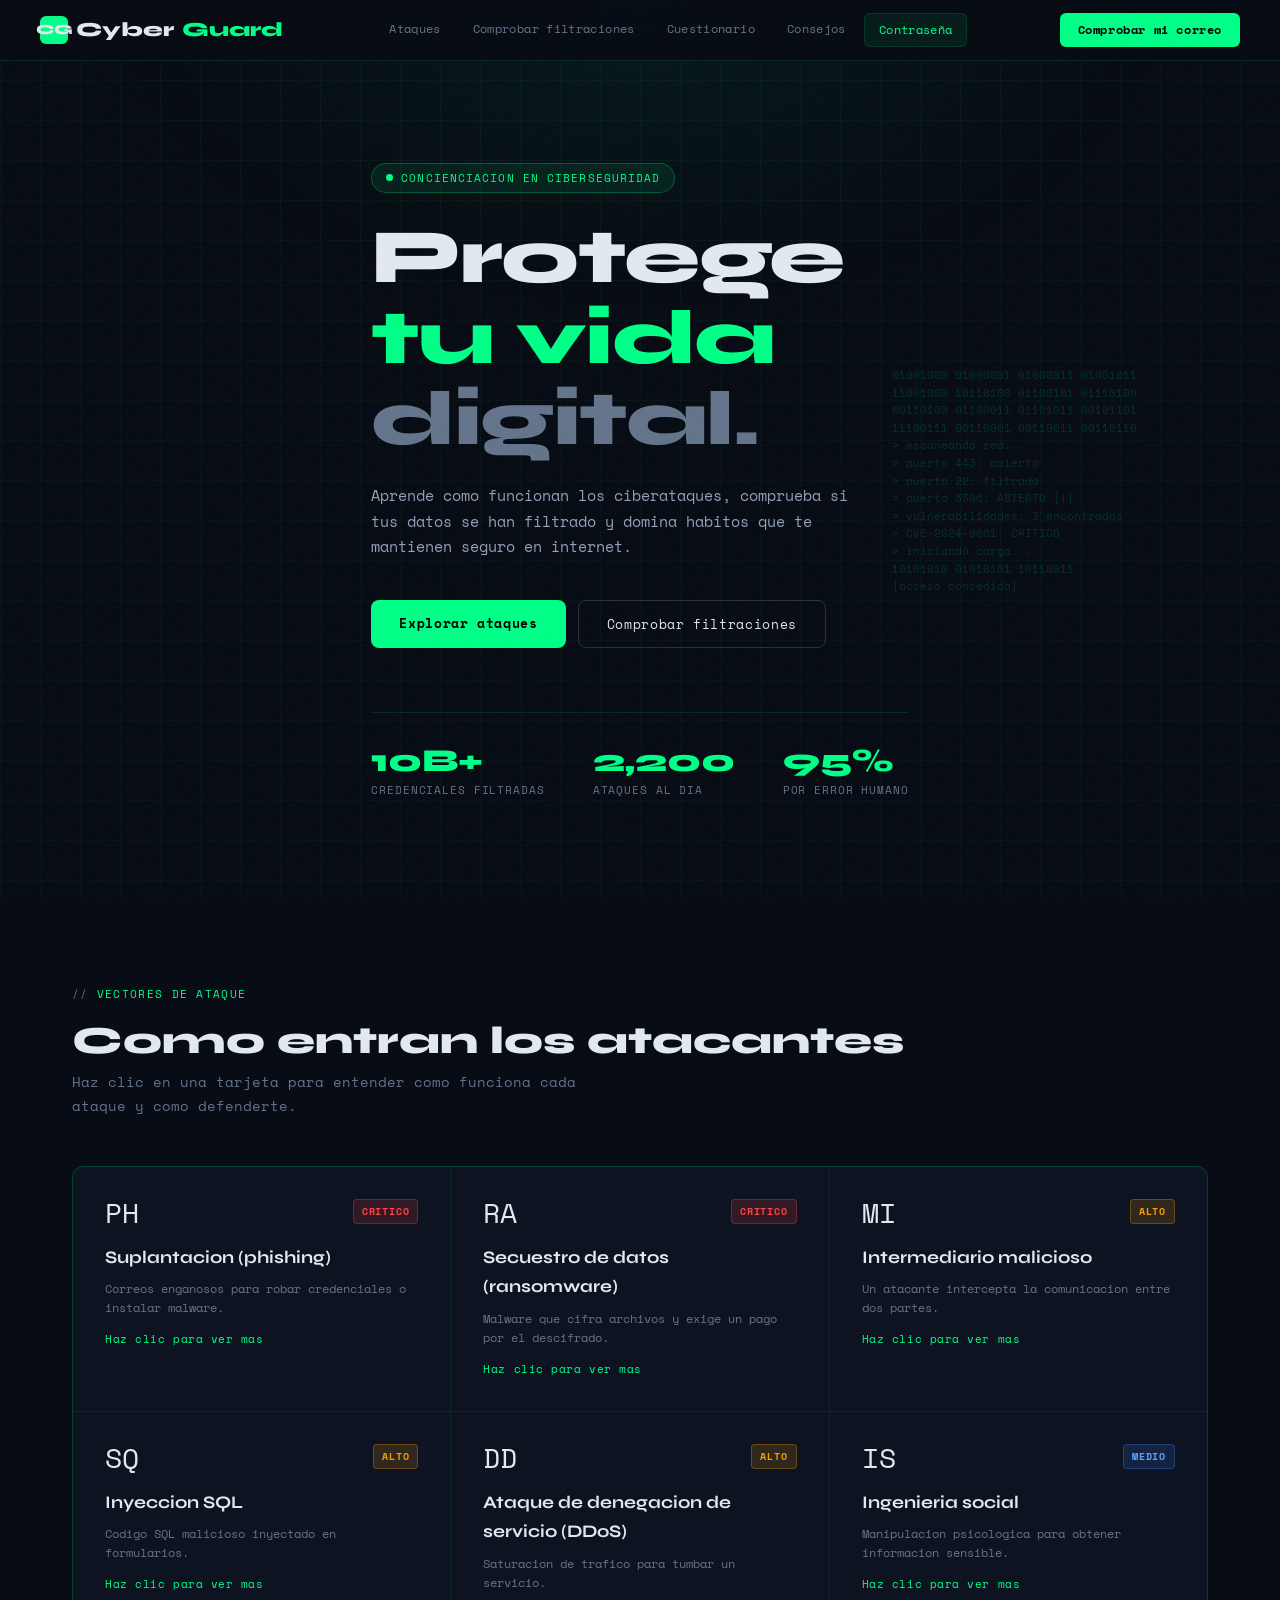
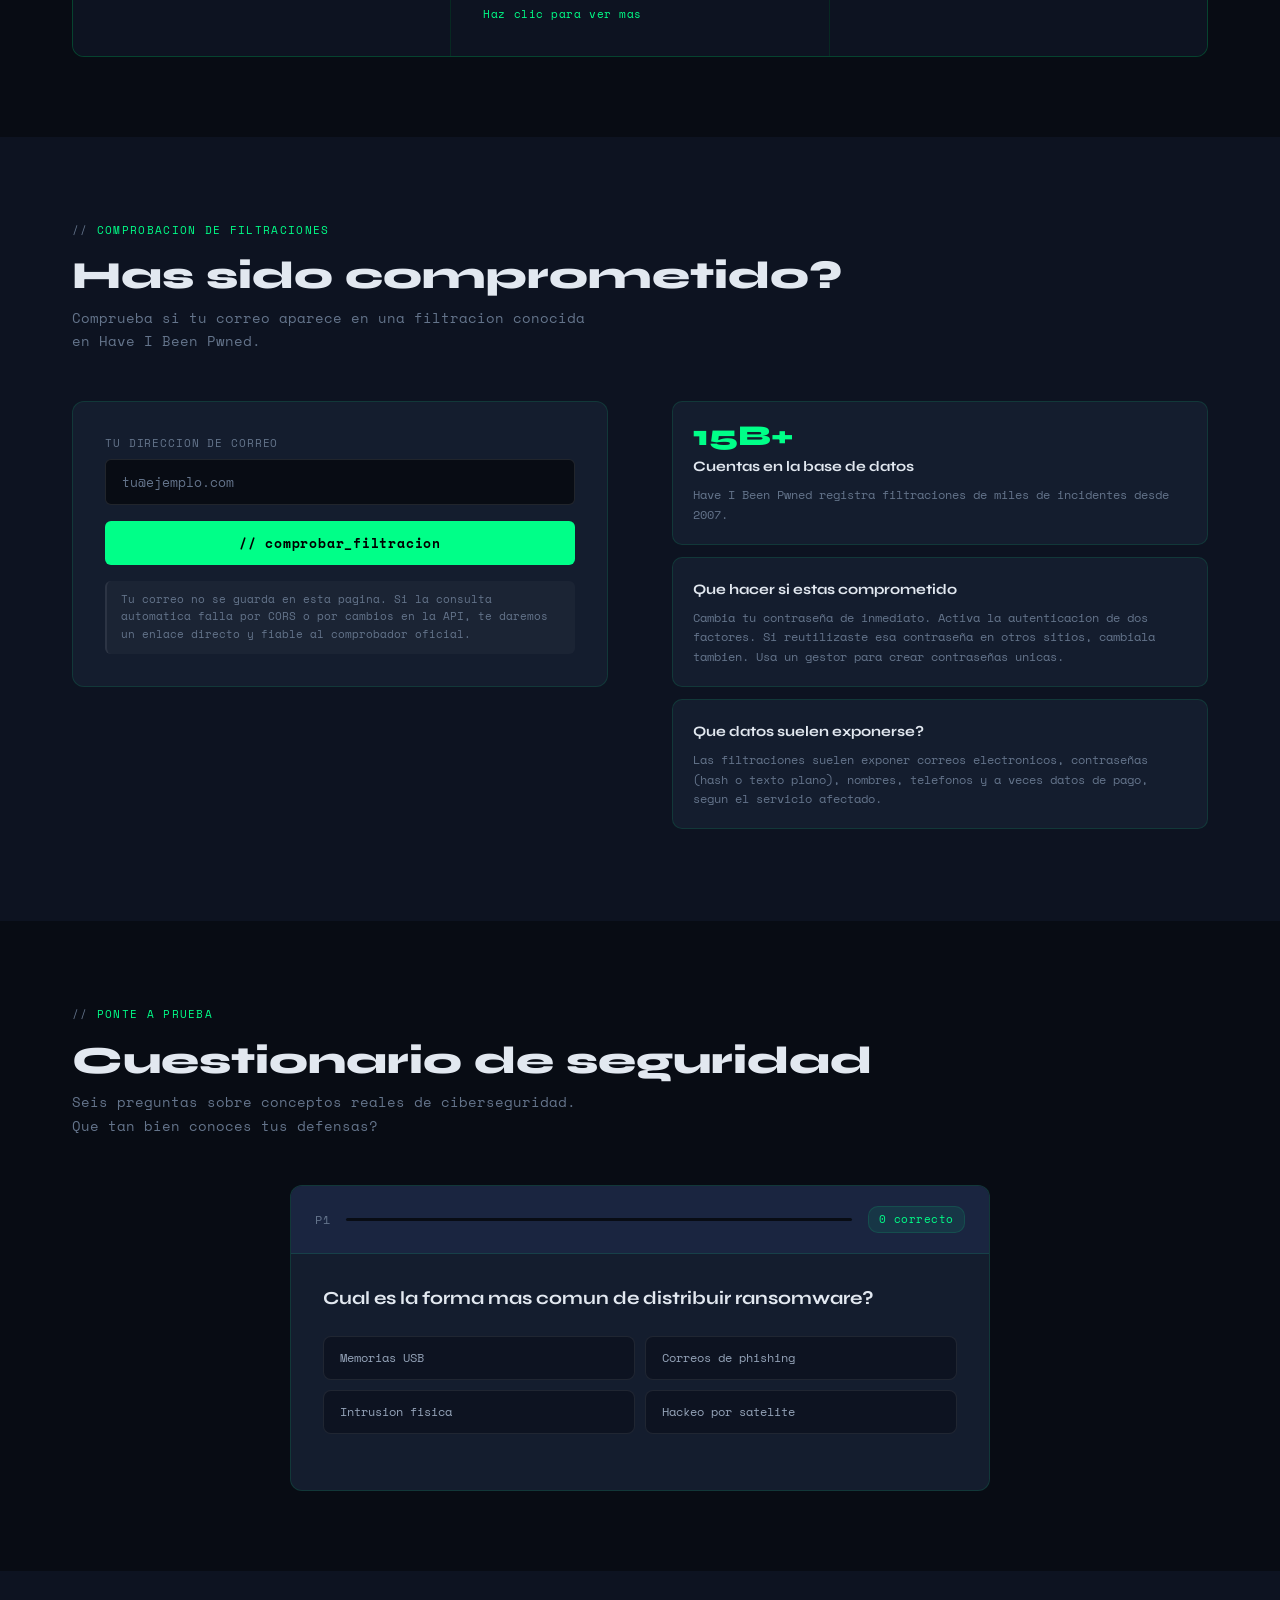
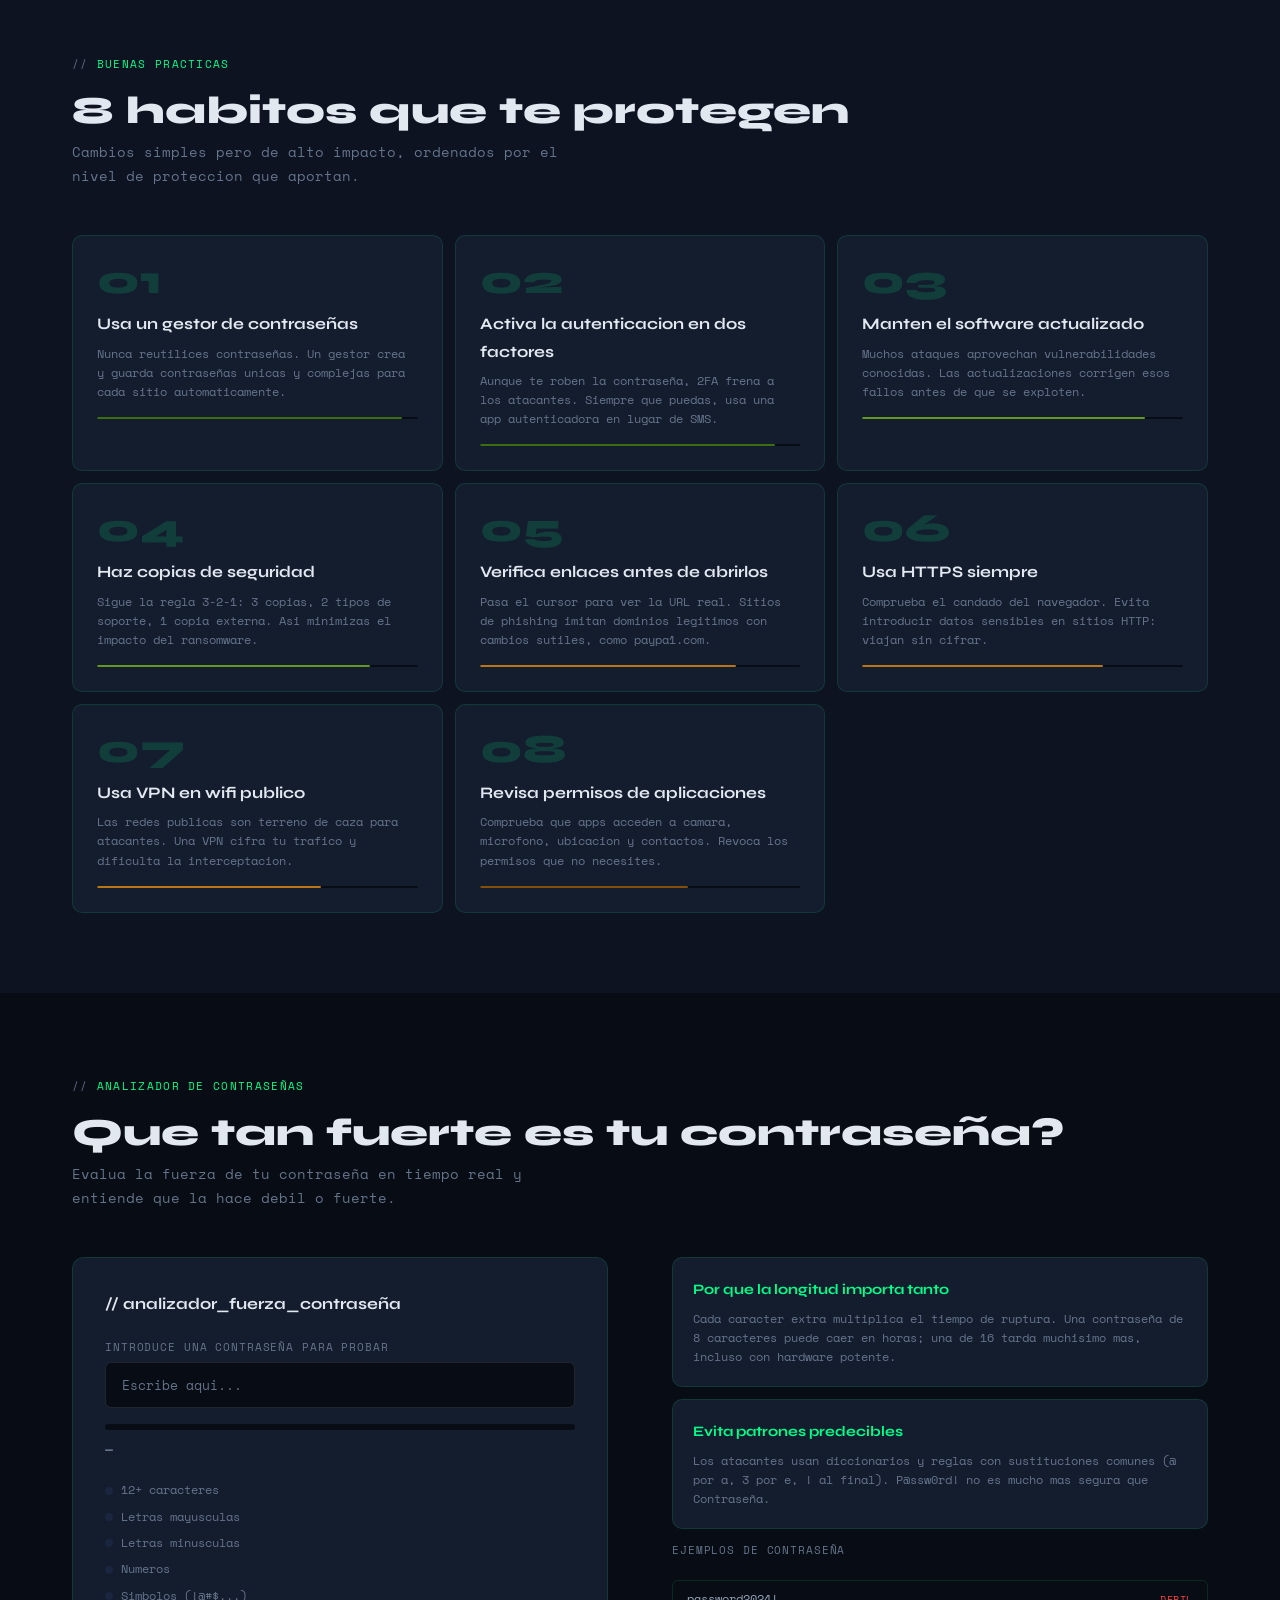
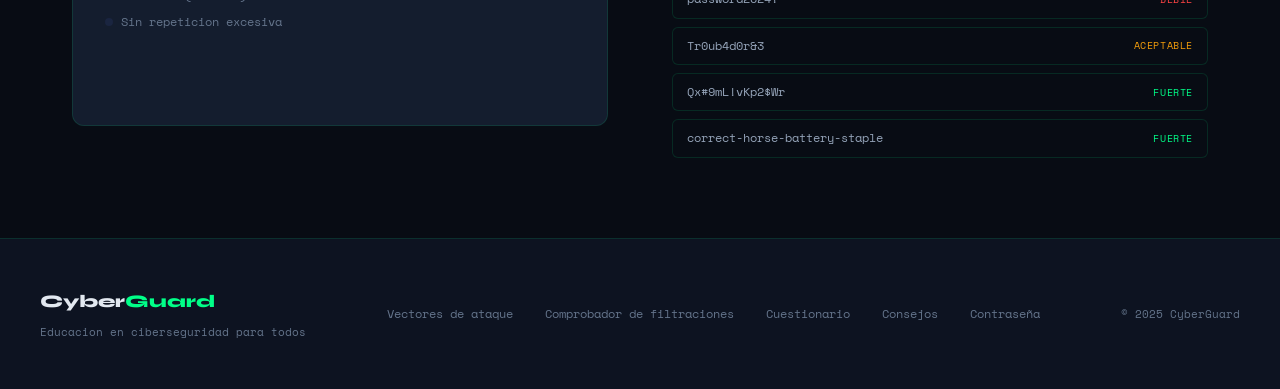
==== commit cf672fac: "Update index.html afegir comentaris" ====
--- a/index.html
+++ b/index.html
@@ -1,19 +1,26 @@
 <!DOCTYPE html>
 <html lang="es">
 <head>
-<meta charset="UTF-8" />
-<meta name="viewport" content="width=device-width, initial-scale=1.0" />
-<title>CyberGuard — Aprende Ciberseguridad</title>
-<link rel="preconnect" href="https://fonts.googleapis.com">
-<link rel="preconnect" href="https://fonts.gstatic.com" crossorigin>
-<link href="https://fonts.googleapis.com/css2?family=Space+Mono:ital,wght@0,400;0,700;1,400&family=Syne:wght@400;500;600;700;800&display=swap" rel="stylesheet">
-<link rel="stylesheet" href="styles.css" />
+  <!-- Metadatos basicos: codificacion UTF-8 y diseno adaptable a moviles -->
+  <meta charset="UTF-8" />
+  <meta name="viewport" content="width=device-width, initial-scale=1.0" />
+  <title>CyberGuard — Aprende Ciberseguridad</title>
+
+  <!-- Fuentes de Google: Space Mono (texto tecnico) y Syne (titulos) -->
+  <link rel="preconnect" href="https://fonts.googleapis.com">
+  <link rel="preconnect" href="https://fonts.gstatic.com" crossorigin>
+  <link href="https://fonts.googleapis.com/css2?family=Space+Mono:ital,wght@0,400;0,700;1,400&family=Syne:wght@400;500;600;700;800&display=swap" rel="stylesheet">
+
+  <!-- Hoja de estilos principal -->
+  <link rel="stylesheet" href="styles.css" />
 </head>
 <body>
 
+<!-- Fondo decorativo con cuadricula (estilo terminal/cyber) -->
 <div class="grid-bg"></div>
 
-<!-- CABECERA -->
+<!-- ==================== CABECERA / NAVEGACION ==================== -->
+<!-- Menu fijo con enlaces a cada seccion de la pagina (anclas #) -->
 <header>
   <div class="nav-inner">
     <a href="#" class="logo">
@@ -21,6 +28,7 @@
       Cyber<span>Guard</span>
     </a>
     <nav class="nav-links">
+      <!-- onclick="setActive(this)" marca el enlace activo al hacer clic -->
       <a class="nav-link active" href="#attacks" onclick="setActive(this)">Ataques</a>
       <a class="nav-link" href="#pwned" onclick="setActive(this)">Comprobar filtraciones</a>
       <a class="nav-link" href="#quiz" onclick="setActive(this)">Cuestionario</a>
@@ -33,7 +41,8 @@
 
 <main>
 
-  <!-- PORTADA -->
+  <!-- ==================== PORTADA (HERO) ==================== -->
+  <!-- Primera seccion visible: titulo, descripcion, botones y estadisticas -->
   <section class="hero">
     <div class="container">
       <div class="hero-content">
@@ -51,6 +60,7 @@
           <a class="btn-primary" href="#attacks">Explorar ataques</a>
           <a class="btn-secondary" href="#pwned">Comprobar filtraciones</a>
         </div>
+        <!-- Cifras informativas sobre ciberseguridad -->
         <div class="hero-stats">
           <div class="stat-item">
             <div class="stat-num">10B+</div>
@@ -67,6 +77,7 @@
         </div>
       </div>
     </div>
+    <!-- Decoracion lateral: texto binario simulando escaneo de red -->
     <div class="hero-visual">01001000 01000001 01000011 01001011
 11001000 10110100 01100101 01110100
 00110100 01100011 01101011 00101101
@@ -82,7 +93,8 @@
 [acceso concedido]</div>
   </section>
 
-  <!-- VECTORES DE ATAQUE -->
+  <!-- ==================== VECTORES DE ATAQUE ==================== -->
+  <!-- Las tarjetas se generan dinamicamente en app.js (buildAttacks) -->
   <section id="attacks">
     <div class="container">
       <div class="section-label">Vectores de ataque</div>
@@ -90,12 +102,13 @@
       <p class="section-sub">Haz clic en una tarjeta para entender como funciona cada ataque y como defenderte.</p>
 
       <div class="attacks-grid" id="attacks-grid">
-        <!-- Tarjetas generadas por JS -->
-      </div>
-    </div>
-  </section>
-
-  <!-- COMPROBADOR DE FILTRACIONES -->
+        <!-- Tarjetas generadas por JavaScript -->
+      </div>
+    </div>
+  </section>
+
+  <!-- ==================== COMPROBADOR DE FILTRACIONES ==================== -->
+  <!-- Consulta Have I Been Pwned via API externa (sin backend propio) -->
   <section id="pwned">
     <div class="container">
       <div class="section-label">Comprobacion de filtraciones</div>
@@ -107,15 +120,18 @@
           <div class="pwned-form-box">
             <div class="input-group">
               <label>Tu direccion de correo</label>
+              <!-- id="pwned-email" lo usa checkPwned() en app.js -->
               <input class="cyber-input" type="email" id="pwned-email" placeholder="tu@ejemplo.com" />
             </div>
             <button class="cyber-btn" id="check-btn" onclick="checkPwned()">// comprobar_filtracion</button>
+            <!-- Aqui se muestra el resultado (comprometido / seguro / enlace manual) -->
             <div class="pwned-result" id="pwned-result"></div>
             <div class="privacy-note">
               Tu correo no se guarda en esta pagina. Si la consulta automatica falla por CORS o por cambios en la API, te daremos un enlace directo y fiable al comprobador oficial.
             </div>
           </div>
         </div>
+        <!-- Tarjetas informativas estaticas -->
         <div class="pwned-info">
           <div class="info-card">
             <div class="info-num">15B+</div>
@@ -135,7 +151,8 @@
     </div>
   </section>
 
-  <!-- CUESTIONARIO -->
+  <!-- ==================== CUESTIONARIO ==================== -->
+  <!-- Preguntas y respuestas gestionadas por app.js (renderQuiz) -->
   <section id="quiz">
     <div class="container">
       <div class="section-label">Ponte a prueba</div>
@@ -144,13 +161,14 @@
 
       <div class="quiz-wrapper">
         <div class="quiz-box" id="quiz-box">
-          <!-- Contenido generado por JS -->
-        </div>
-      </div>
-    </div>
-  </section>
-
-  <!-- CONSEJOS -->
+          <!-- Contenido generado por JavaScript -->
+        </div>
+      </div>
+    </div>
+  </section>
+
+  <!-- ==================== CONSEJOS ==================== -->
+  <!-- 8 tarjetas estaticas con buenas practicas de seguridad -->
   <section id="tips">
     <div class="container">
       <div class="section-label">Buenas practicas</div>
@@ -210,7 +228,8 @@
     </div>
   </section>
 
-  <!-- COMPROBADOR DE CONTRASEÑA -->
+  <!-- ==================== ANALIZADOR DE CONTRASEÑA ==================== -->
+  <!-- La logica de evaluacion esta en testPassword() de app.js -->
   <section id="password">
     <div class="container">
       <div class="section-label">Analizador de contraseñas</div>
@@ -222,13 +241,16 @@
           <h3>// analizador_fuerza_contraseña</h3>
           <div class="input-group">
             <label>Introduce una contraseña para probar</label>
+            <!-- oninput llama a testPassword() cada vez que escribes -->
             <input class="cyber-input" type="password" id="pw-input" placeholder="Escribe aqui..." oninput="testPassword(this.value)" autocomplete="off" />
           </div>
+          <!-- Barra de fuerza: ancho y color cambian segun la puntuacion -->
           <div class="pw-bar-bg"><div class="pw-bar-fill" id="pw-bar" style="width:0%;background:#e24b4a;"></div></div>
           <div class="pw-meta">
             <span class="pw-strength-lbl" id="pw-strength" style="color:#64748b;">—</span>
             <span class="pw-entropy-lbl" id="pw-entropy"></span>
           </div>
+          <!-- Criterios: cada punto verde indica un requisito cumplido -->
           <div class="pw-criteria">
             <div class="criterion" id="c-len"><div class="criterion-dot" id="d-len"></div>12+ caracteres</div>
             <div class="criterion" id="c-upper"><div class="criterion-dot" id="d-upper"></div>Letras mayusculas</div>
@@ -262,6 +284,7 @@
 
 </main>
 
+<!-- ==================== PIE DE PAGINA ==================== -->
 <footer>
   <div class="footer-inner">
     <div class="footer-brand">
@@ -279,6 +302,7 @@
   </div>
 </footer>
 
+<!-- Logica interactiva: ataques, filtraciones, quiz y contraseñas -->
 <script src="app.js"></script>
 </body>
 </html>
--- a/styles.css
+++ b/styles.css
@@ -0,0 +1,484 @@
+:root {
+    --bg: #080c14;
+    --bg2: #0d1321;
+    --bg3: #111827;
+    --surface: #141d2e;
+    --surface2: #1a2540;
+    --border: rgba(0,255,136,0.12);
+    --border2: rgba(0,255,136,0.25);
+    --green: #00ff88;
+    --green-dim: #00cc6a;
+    --green-dark: #004d29;
+    --red: #ff4444;
+    --amber: #f59e0b;
+    --blue: #3b82f6;
+    --text: #e2e8f0;
+    --text-muted: #64748b;
+    --text-dim: #94a3b8;
+    --mono: 'Space Mono', monospace;
+    --display: 'Syne', sans-serif;
+  }
+  *, *::before, *::after { box-sizing: border-box; margin: 0; padding: 0; }
+  html { scroll-behavior: smooth; }
+  body {
+    background: var(--bg);
+    color: var(--text);
+    font-family: var(--mono);
+    font-size: 14px;
+    line-height: 1.7;
+    overflow-x: hidden;
+  }
+
+  /* Scrollbar */
+  ::-webkit-scrollbar { width: 6px; }
+  ::-webkit-scrollbar-track { background: var(--bg2); }
+  ::-webkit-scrollbar-thumb { background: var(--green-dark); border-radius: 3px; }
+
+  /* Selection */
+  ::selection { background: rgba(0,255,136,0.2); color: var(--green); }
+
+  /* === NOISE TEXTURE OVERLAY === */
+  body::before {
+    content: '';
+    position: fixed; inset: 0;
+    background-image: url("data:image/svg+xml,%3Csvg viewBox='0 0 256 256' xmlns='http://www.w3.org/2000/svg'%3E%3Cfilter id='noise'%3E%3CfeTurbulence type='fractalNoise' baseFrequency='0.9' numOctaves='4' stitchTiles='stitch'/%3E%3C/filter%3E%3Crect width='100%25' height='100%25' filter='url(%23noise)' opacity='0.03'/%3E%3C/svg%3E");
+    pointer-events: none; z-index: 9999; opacity: 0.4;
+  }
+
+  /* === GRID BACKGROUND === */
+  .grid-bg {
+    position: fixed; inset: 0; pointer-events: none; z-index: 0;
+    background-image:
+      linear-gradient(rgba(0,255,136,0.04) 1px, transparent 1px),
+      linear-gradient(90deg, rgba(0,255,136,0.04) 1px, transparent 1px);
+    background-size: 40px 40px;
+  }
+  .grid-bg::after {
+    content: '';
+    position: absolute; inset: 0;
+    background: radial-gradient(ellipse 60% 50% at 50% 0%, rgba(0,255,136,0.06) 0%, transparent 70%);
+  }
+
+  /* === HEADER / NAV === */
+  header {
+    position: sticky; top: 0; z-index: 100;
+    background: rgba(8,12,20,0.92);
+    backdrop-filter: blur(16px);
+    border-bottom: 1px solid var(--border);
+    padding: 0 2rem;
+  }
+  .nav-inner {
+    max-width: 1200px; margin: 0 auto;
+    display: flex; align-items: center; justify-content: space-between;
+    height: 60px;
+  }
+  .logo {
+    font-family: var(--display);
+    font-size: 1.25rem; font-weight: 800;
+    color: var(--text); text-decoration: none;
+    display: flex; align-items: center; gap: 8px;
+  }
+  .logo-icon {
+    width: 28px; height: 28px;
+    background: var(--green); border-radius: 6px;
+    display: flex; align-items: center; justify-content: center;
+    font-size: 14px;
+  }
+  .logo span { color: var(--green); }
+  .nav-links { display: flex; gap: 4px; }
+  .nav-link {
+    padding: 6px 14px; border-radius: 6px;
+    font-family: var(--mono); font-size: 12px;
+    color: var(--text-muted); text-decoration: none;
+    border: none; background: none; cursor: pointer;
+    transition: all 0.2s; letter-spacing: 0.03em;
+  }
+  .nav-link:hover, .nav-link.active {
+    color: var(--green); background: rgba(0,255,136,0.07);
+  }
+  .nav-link.active { border: 0.5px solid var(--border); }
+  .nav-cta {
+    padding: 7px 18px;
+    background: var(--green); color: #000;
+    font-family: var(--mono); font-size: 12px; font-weight: 700;
+    border: none; border-radius: 6px; cursor: pointer;
+    transition: all 0.2s; text-decoration: none;
+    letter-spacing: 0.05em;
+  }
+  .nav-cta:hover { background: #00cc6a; transform: translateY(-1px); }
+
+  /* === MAIN LAYOUT === */
+  main { position: relative; z-index: 1; }
+  .container { max-width: 1200px; margin: 0 auto; padding: 0 2rem; }
+  section { padding: 5rem 0; }
+
+  /* === HERO === */
+  .hero {
+    min-height: calc(100vh - 60px);
+    display: flex; align-items: center;
+    position: relative; overflow: hidden;
+  }
+  .hero-content { max-width: 680px; position: relative; z-index: 2; }
+  .hero-badge {
+    display: inline-flex; align-items: center; gap: 8px;
+    background: rgba(0,255,136,0.08);
+    border: 0.5px solid var(--border2);
+    color: var(--green); font-size: 11px; letter-spacing: 0.1em;
+    padding: 5px 14px; border-radius: 20px; margin-bottom: 1.5rem;
+    text-transform: uppercase;
+    animation: fadeInUp 0.6s ease both;
+  }
+  .pulse { width: 7px; height: 7px; background: var(--green); border-radius: 50%; animation: blink 1.4s infinite; }
+  @keyframes blink { 0%,100%{opacity:1;transform:scale(1)} 50%{opacity:0.3;transform:scale(0.8)} }
+
+  .hero h1 {
+    font-family: var(--display);
+    font-size: clamp(2.8rem, 6vw, 5rem);
+    font-weight: 800; line-height: 1.05;
+    letter-spacing: -0.02em;
+    color: var(--text);
+    animation: fadeInUp 0.6s 0.1s ease both;
+  }
+  .hero h1 .accent { color: var(--green); }
+  .hero h1 .dim { color: var(--text-muted); }
+  .hero-desc {
+    font-size: 15px; color: var(--text-dim);
+    max-width: 500px; margin: 1.5rem 0 2.5rem;
+    line-height: 1.7;
+    animation: fadeInUp 0.6s 0.2s ease both;
+  }
+  .hero-actions {
+    display: flex; gap: 12px; flex-wrap: wrap;
+    animation: fadeInUp 0.6s 0.3s ease both;
+  }
+  .btn-primary {
+    padding: 12px 28px; background: var(--green); color: #000;
+    font-family: var(--mono); font-size: 13px; font-weight: 700;
+    border: none; border-radius: 8px; cursor: pointer;
+    transition: all 0.2s; letter-spacing: 0.05em;
+    text-decoration: none; display: inline-block;
+  }
+  .btn-primary:hover { background: #00cc6a; transform: translateY(-2px); box-shadow: 0 8px 24px rgba(0,255,136,0.25); }
+  .btn-secondary {
+    padding: 12px 28px; background: transparent; color: var(--text);
+    font-family: var(--mono); font-size: 13px;
+    border: 0.5px solid rgba(255,255,255,0.15); border-radius: 8px; cursor: pointer;
+    transition: all 0.2s; letter-spacing: 0.05em;
+    text-decoration: none; display: inline-block;
+  }
+  .btn-secondary:hover { border-color: var(--green); color: var(--green); background: rgba(0,255,136,0.05); }
+
+  .hero-stats {
+    display: flex; gap: 3rem; margin-top: 4rem;
+    padding-top: 2rem; border-top: 0.5px solid var(--border);
+    animation: fadeInUp 0.6s 0.4s ease both;
+  }
+  .stat-num {
+    font-family: var(--display); font-size: 2rem; font-weight: 800;
+    color: var(--green); line-height: 1;
+  }
+  .stat-lbl { font-size: 11px; color: var(--text-muted); letter-spacing: 0.08em; text-transform: uppercase; margin-top: 4px; }
+
+  /* Hero visual */
+  .hero-visual {
+    position: absolute; right: -2rem; top: 50%; transform: translateY(-50%);
+    width: 420px; opacity: 0.15;
+    font-family: var(--mono); font-size: 11px; color: var(--green);
+    line-height: 1.6; white-space: pre;
+    animation: fadeIn 1s 0.5s ease both;
+    pointer-events: none;
+  }
+  @keyframes fadeIn { from { opacity: 0 } to { opacity: 0.15 } }
+  @keyframes fadeInUp { from { opacity: 0; transform: translateY(20px) } to { opacity: 1; transform: translateY(0) } }
+
+  /* === SECTION HEADERS === */
+  .section-label {
+    display: inline-flex; align-items: center; gap: 8px;
+    font-size: 11px; letter-spacing: 0.12em; text-transform: uppercase;
+    color: var(--green); margin-bottom: 1rem;
+  }
+  .section-label::before { content: '//'; color: var(--text-muted); }
+  .section-title {
+    font-family: var(--display); font-size: clamp(1.8rem, 3vw, 2.5rem);
+    font-weight: 800; line-height: 1.1; color: var(--text);
+    margin-bottom: 0.5rem;
+  }
+  .section-sub { font-size: 14px; color: var(--text-muted); max-width: 520px; }
+
+  /* === ATTACK VECTORS === */
+  #attacks { background: var(--bg); }
+  .attacks-grid {
+    display: grid; grid-template-columns: repeat(auto-fill, minmax(320px, 1fr));
+    gap: 1px; background: var(--border);
+    border: 0.5px solid var(--border); border-radius: 12px;
+    overflow: hidden; margin-top: 3rem;
+  }
+  .attack-card {
+    background: var(--bg2); padding: 2rem;
+    cursor: pointer; transition: background 0.2s;
+    position: relative; overflow: hidden;
+  }
+  .attack-card::before {
+    content: ''; position: absolute; inset: 0;
+    background: linear-gradient(135deg, rgba(0,255,136,0.05) 0%, transparent 60%);
+    opacity: 0; transition: opacity 0.2s;
+  }
+  .attack-card:hover { background: var(--bg3); }
+  .attack-card:hover::before { opacity: 1; }
+  .attack-card.open { background: var(--surface); }
+  .attack-card.open::before { opacity: 1; }
+  .attack-top { display: flex; align-items: flex-start; justify-content: space-between; gap: 1rem; }
+  .attack-icon { font-size: 28px; line-height: 1; }
+  .risk-badge {
+    font-size: 10px; letter-spacing: 0.08em; text-transform: uppercase;
+    padding: 3px 8px; border-radius: 4px; font-weight: 700; white-space: nowrap;
+  }
+  .risk-critical { background: rgba(255,68,68,0.15); color: #ff4444; border: 0.5px solid rgba(255,68,68,0.3); }
+  .risk-high { background: rgba(245,158,11,0.15); color: #f59e0b; border: 0.5px solid rgba(245,158,11,0.3); }
+  .risk-medium { background: rgba(59,130,246,0.15); color: #60a5fa; border: 0.5px solid rgba(59,130,246,0.3); }
+  .attack-card h3 {
+    font-family: var(--display); font-size: 1.1rem; font-weight: 700;
+    color: var(--text); margin: 1rem 0 0.4rem;
+  }
+  .attack-card p { font-size: 12px; color: var(--text-muted); line-height: 1.6; }
+  .attack-expand { font-size: 11px; color: var(--green); margin-top: 0.8rem; letter-spacing: 0.05em; }
+
+  .attack-detail-panel {
+    display: none; grid-column: 1/-1;
+    background: var(--surface); border-top: 0.5px solid var(--border);
+    padding: 2rem; animation: slideDown 0.2s ease;
+  }
+  .attack-detail-panel.open { display: block; }
+  @keyframes slideDown { from { opacity: 0; transform: translateY(-8px) } to { opacity: 1; transform: translateY(0) } }
+  .detail-inner { display: grid; grid-template-columns: 1fr 1fr; gap: 2rem; max-width: 800px; }
+  .detail-inner h4 { font-family: var(--display); font-size: 0.9rem; font-weight: 700; color: var(--green); letter-spacing: 0.06em; text-transform: uppercase; margin-bottom: 0.8rem; }
+  .detail-inner p { font-size: 13px; color: var(--text-dim); line-height: 1.7; }
+  .attack-steps { list-style: none; }
+  .attack-steps li {
+    font-size: 12px; color: var(--text-dim); padding: 5px 0;
+    padding-left: 20px; position: relative; border-bottom: 0.5px solid rgba(255,255,255,0.04);
+  }
+  .attack-steps li:last-child { border-bottom: none; }
+  .attack-steps li::before { content: counter(step); counter-increment: step; position: absolute; left: 0; color: var(--green); font-weight: 700; font-size: 11px; }
+  .attack-steps { counter-reset: step; }
+  .defense-tip {
+    grid-column: 1/-1;
+    background: rgba(0,255,136,0.06); border-left: 2px solid var(--green);
+    padding: 12px 16px; border-radius: 0 6px 6px 0;
+  }
+  .defense-tip h4 { color: var(--green); margin-bottom: 6px; font-size: 11px; text-transform: uppercase; letter-spacing: 0.1em; }
+  .defense-tip p { font-size: 12px; color: #a7f3d0; }
+
+  /* === PWNED SECTION === */
+  #pwned { background: var(--bg2); }
+  .pwned-wrapper {
+    display: grid; grid-template-columns: 1fr 1fr; gap: 4rem; align-items: start; margin-top: 3rem;
+  }
+  .pwned-form-box {
+    background: var(--surface); border: 0.5px solid var(--border);
+    border-radius: 12px; padding: 2rem;
+  }
+  .input-group { position: relative; margin-bottom: 1rem; }
+  .input-group label { display: block; font-size: 11px; color: var(--text-muted); letter-spacing: 0.08em; text-transform: uppercase; margin-bottom: 6px; }
+  .cyber-input {
+    width: 100%; background: var(--bg); border: 0.5px solid rgba(255,255,255,0.1);
+    border-radius: 6px; padding: 12px 16px;
+    font-family: var(--mono); font-size: 13px; color: var(--text);
+    outline: none; transition: border-color 0.2s;
+  }
+  .cyber-input::placeholder { color: var(--text-muted); }
+  .cyber-input:focus { border-color: var(--green); box-shadow: 0 0 0 3px rgba(0,255,136,0.08); }
+  .cyber-btn {
+    width: 100%; padding: 12px; background: var(--green); color: #000;
+    font-family: var(--mono); font-size: 13px; font-weight: 700;
+    border: none; border-radius: 6px; cursor: pointer;
+    transition: all 0.2s; letter-spacing: 0.06em;
+  }
+  .cyber-btn:hover { background: #00cc6a; transform: translateY(-1px); }
+  .cyber-btn:disabled { background: var(--surface2); color: var(--text-muted); cursor: not-allowed; transform: none; }
+  .pwned-result { margin-top: 1.5rem; display: none; }
+  .pwned-result.show { display: block; animation: fadeInUp 0.3s ease; }
+  .result-pwned {
+    background: rgba(255,68,68,0.08); border: 0.5px solid rgba(255,68,68,0.3);
+    border-radius: 8px; padding: 1.25rem;
+  }
+  .result-safe {
+    background: rgba(0,255,136,0.08); border: 0.5px solid rgba(0,255,136,0.3);
+    border-radius: 8px; padding: 1.25rem;
+  }
+  .result-header { display: flex; align-items: center; gap: 10px; margin-bottom: 8px; }
+  .result-header h3 { font-family: var(--display); font-size: 1rem; font-weight: 700; }
+  .result-pwned .result-header h3 { color: #ff4444; }
+  .result-safe .result-header h3 { color: var(--green); }
+  .result-body { font-size: 12px; color: var(--text-muted); line-height: 1.6; }
+  .breach-tags { display: flex; flex-wrap: wrap; gap: 6px; margin-top: 10px; }
+  .breach-tag {
+    font-size: 10px; padding: 3px 8px; border-radius: 4px;
+    background: rgba(255,68,68,0.12); color: #ff8888;
+    border: 0.5px solid rgba(255,68,68,0.25);
+  }
+  .privacy-note {
+    margin-top: 1rem; font-size: 11px; color: var(--text-muted);
+    padding: 10px 14px; background: rgba(255,255,255,0.03);
+    border-radius: 6px; border-left: 2px solid rgba(255,255,255,0.08); line-height: 1.6;
+  }
+  .info-card {
+    background: var(--surface); border: 0.5px solid var(--border);
+    border-radius: 10px; padding: 1.25rem; margin-bottom: 12px;
+  }
+  .info-card h4 { font-family: var(--display); font-size: 0.9rem; font-weight: 700; color: var(--text); margin-bottom: 6px; }
+  .info-card p { font-size: 12px; color: var(--text-muted); line-height: 1.6; }
+  .info-num { font-family: var(--display); font-size: 1.8rem; font-weight: 800; color: var(--green); line-height: 1; margin-bottom: 4px; }
+
+  /* === QUIZ === */
+  #quiz { background: var(--bg); }
+  .quiz-wrapper { max-width: 700px; margin: 3rem auto 0; }
+  .quiz-box {
+    background: var(--surface); border: 0.5px solid var(--border);
+    border-radius: 12px; overflow: hidden;
+  }
+  .quiz-header {
+    background: var(--surface2); padding: 1.25rem 1.5rem;
+    display: flex; align-items: center; justify-content: space-between;
+    border-bottom: 0.5px solid var(--border);
+  }
+  .quiz-header-left { font-size: 12px; color: var(--text-muted); letter-spacing: 0.05em; }
+  .quiz-progress-bar { height: 3px; background: var(--bg); flex: 1; margin: 0 1rem; border-radius: 2px; overflow: hidden; }
+  .quiz-progress-fill { height: 100%; background: var(--green); border-radius: 2px; transition: width 0.4s ease; }
+  .quiz-score-badge {
+    font-size: 11px; color: var(--green); letter-spacing: 0.05em;
+    background: rgba(0,255,136,0.08); padding: 3px 10px; border-radius: 10px;
+    border: 0.5px solid var(--border);
+  }
+  .quiz-body { padding: 2rem; }
+  .quiz-question { font-family: var(--display); font-size: 1.15rem; font-weight: 700; color: var(--text); margin-bottom: 1.5rem; line-height: 1.4; }
+  .quiz-options { display: grid; grid-template-columns: 1fr 1fr; gap: 10px; }
+  .quiz-opt {
+    padding: 12px 16px; background: var(--bg2);
+    border: 0.5px solid rgba(255,255,255,0.08);
+    border-radius: 8px; font-family: var(--mono); font-size: 12px;
+    color: var(--text-dim); cursor: pointer; text-align: left;
+    transition: all 0.2s; line-height: 1.5;
+  }
+  .quiz-opt:hover:not(:disabled) { border-color: var(--green); color: var(--text); background: rgba(0,255,136,0.05); }
+  .quiz-opt.correct { background: rgba(0,255,136,0.1); border-color: var(--green); color: #a7f3d0; }
+  .quiz-opt.wrong { background: rgba(255,68,68,0.1); border-color: #ff4444; color: #fca5a5; }
+  .quiz-opt:disabled { cursor: default; }
+  .quiz-feedback {
+    margin-top: 1.25rem; padding: 12px 16px; border-radius: 8px;
+    font-size: 12px; line-height: 1.6; display: none;
+  }
+  .quiz-feedback.show { display: block; animation: fadeInUp 0.2s ease; }
+  .quiz-feedback.good { background: rgba(0,255,136,0.08); border: 0.5px solid rgba(0,255,136,0.2); color: #a7f3d0; }
+  .quiz-feedback.bad { background: rgba(255,68,68,0.08); border: 0.5px solid rgba(255,68,68,0.2); color: #fca5a5; }
+  .quiz-footer { display: flex; align-items: center; justify-content: flex-end; margin-top: 1.5rem; }
+  .next-btn {
+    padding: 10px 22px; background: var(--green); color: #000;
+    font-family: var(--mono); font-size: 12px; font-weight: 700;
+    border: none; border-radius: 6px; cursor: pointer;
+    transition: all 0.2s; display: none; letter-spacing: 0.05em;
+  }
+  .next-btn.show { display: inline-block; }
+  .next-btn:hover { background: #00cc6a; }
+  .quiz-complete { text-align: center; padding: 3rem 2rem; }
+  .quiz-complete-score {
+    font-family: var(--display); font-size: 5rem; font-weight: 800;
+    color: var(--green); line-height: 1;
+  }
+  .quiz-complete-sub { font-size: 14px; color: var(--text-muted); margin-top: 0.5rem; }
+  .quiz-complete-grade { font-family: var(--display); font-size: 1.2rem; font-weight: 700; color: var(--text); margin: 1rem 0; }
+  .retry-btn {
+    margin-top: 1.5rem; padding: 12px 32px;
+    background: transparent; color: var(--green);
+    font-family: var(--mono); font-size: 13px; font-weight: 700;
+    border: 0.5px solid var(--border2); border-radius: 8px; cursor: pointer;
+    transition: all 0.2s; letter-spacing: 0.05em;
+  }
+  .retry-btn:hover { background: rgba(0,255,136,0.08); }
+
+  /* === TIPS === */
+  #tips { background: var(--bg2); }
+  .tips-grid { display: grid; grid-template-columns: repeat(auto-fill, minmax(280px, 1fr)); gap: 12px; margin-top: 3rem; }
+  .tip-card {
+    background: var(--surface); border: 0.5px solid var(--border);
+    border-radius: 10px; padding: 1.5rem;
+    transition: border-color 0.2s, transform 0.2s;
+  }
+  .tip-card:hover { border-color: var(--border2); transform: translateY(-2px); }
+  .tip-number {
+    font-family: var(--display); font-size: 2.5rem; font-weight: 800;
+    color: rgba(0,255,136,0.15); line-height: 1; margin-bottom: 10px;
+  }
+  .tip-card h3 { font-family: var(--display); font-size: 1rem; font-weight: 700; color: var(--text); margin-bottom: 6px; }
+  .tip-card p { font-size: 12px; color: var(--text-muted); line-height: 1.6; }
+  .tip-bar { height: 2px; background: var(--bg); border-radius: 1px; margin-top: 1rem; overflow: hidden; }
+  .tip-bar-fill { height: 100%; border-radius: 1px; }
+
+  /* === PASSWORD === */
+  #password { background: var(--bg); }
+  .pw-wrapper { display: grid; grid-template-columns: 1fr 1fr; gap: 4rem; align-items: start; margin-top: 3rem; }
+  .pw-tester {
+    background: var(--surface); border: 0.5px solid var(--border);
+    border-radius: 12px; padding: 2rem;
+  }
+  .pw-tester h3 { font-family: var(--display); font-size: 1rem; font-weight: 700; color: var(--text); margin-bottom: 1.25rem; }
+  .pw-bar-bg { height: 6px; background: var(--bg); border-radius: 3px; overflow: hidden; margin-top: 12px; }
+  .pw-bar-fill { height: 100%; border-radius: 3px; transition: width 0.3s, background 0.3s; }
+  .pw-meta { display: flex; justify-content: space-between; margin-top: 8px; }
+  .pw-strength-lbl { font-size: 13px; font-weight: 700; }
+  .pw-entropy-lbl { font-size: 11px; color: var(--text-muted); }
+  .pw-criteria { margin-top: 1.25rem; display: flex; flex-direction: column; gap: 6px; }
+  .criterion { display: flex; align-items: center; gap: 8px; font-size: 12px; color: var(--text-muted); }
+  .criterion-dot { width: 8px; height: 8px; border-radius: 50%; background: var(--surface2); transition: background 0.2s; flex-shrink: 0; }
+  .criterion-dot.pass { background: var(--green); }
+  .criterion.pass { color: #a7f3d0; }
+  .pw-suggestions { margin-top: 1.25rem; font-size: 12px; color: var(--text-muted); line-height: 1.7; min-height: 40px; }
+  .pw-rule-card {
+    background: var(--surface); border: 0.5px solid var(--border);
+    border-radius: 10px; padding: 1.25rem; margin-bottom: 12px;
+  }
+  .pw-rule-card h4 { font-family: var(--display); font-size: 0.9rem; font-weight: 700; color: var(--green); margin-bottom: 6px; }
+  .pw-rule-card p { font-size: 12px; color: var(--text-muted); line-height: 1.6; }
+  .pw-examples { display: flex; flex-direction: column; gap: 8px; margin-top: 1.25rem; }
+  .pw-example {
+    background: var(--bg); border: 0.5px solid var(--border);
+    border-radius: 6px; padding: 8px 14px;
+    display: flex; justify-content: space-between; align-items: center;
+  }
+  .pw-example code { font-family: var(--mono); font-size: 12px; color: var(--text-dim); }
+  .pw-example .pw-ex-tag { font-size: 10px; letter-spacing: 0.06em; text-transform: uppercase; }
+  .tag-bad { color: #ff4444; }
+  .tag-ok { color: var(--amber); }
+  .tag-good { color: var(--green); }
+
+  /* === FOOTER === */
+  footer {
+    background: var(--bg2); border-top: 0.5px solid var(--border);
+    padding: 3rem 2rem;
+  }
+  .footer-inner {
+    max-width: 1200px; margin: 0 auto;
+    display: flex; align-items: center; justify-content: space-between; gap: 2rem; flex-wrap: wrap;
+  }
+  .footer-logo {
+    font-family: var(--display); font-size: 1.1rem; font-weight: 800;
+    color: var(--text); margin-bottom: 6px;
+  }
+  .footer-logo span { color: var(--green); }
+  .footer-sub { font-size: 11px; color: var(--text-muted); }
+  .footer-links { display: flex; gap: 2rem; flex-wrap: wrap; }
+  .footer-link { font-size: 12px; color: var(--text-muted); text-decoration: none; transition: color 0.2s; }
+  .footer-link:hover { color: var(--green); }
+  .footer-copy { font-size: 11px; color: var(--text-muted); }
+
+  /* === RESPONSIVE === */
+  @media (max-width: 768px) {
+    .nav-links { display: none; }
+    .hero h1 { font-size: 2.5rem; }
+    .hero-stats { gap: 1.5rem; }
+    .hero-visual { display: none; }
+    .detail-inner { grid-template-columns: 1fr; }
+    .pwned-wrapper, .pw-wrapper { grid-template-columns: 1fr; gap: 2rem; }
+    .quiz-options { grid-template-columns: 1fr; }
+    .footer-inner { flex-direction: column; }
+  }
